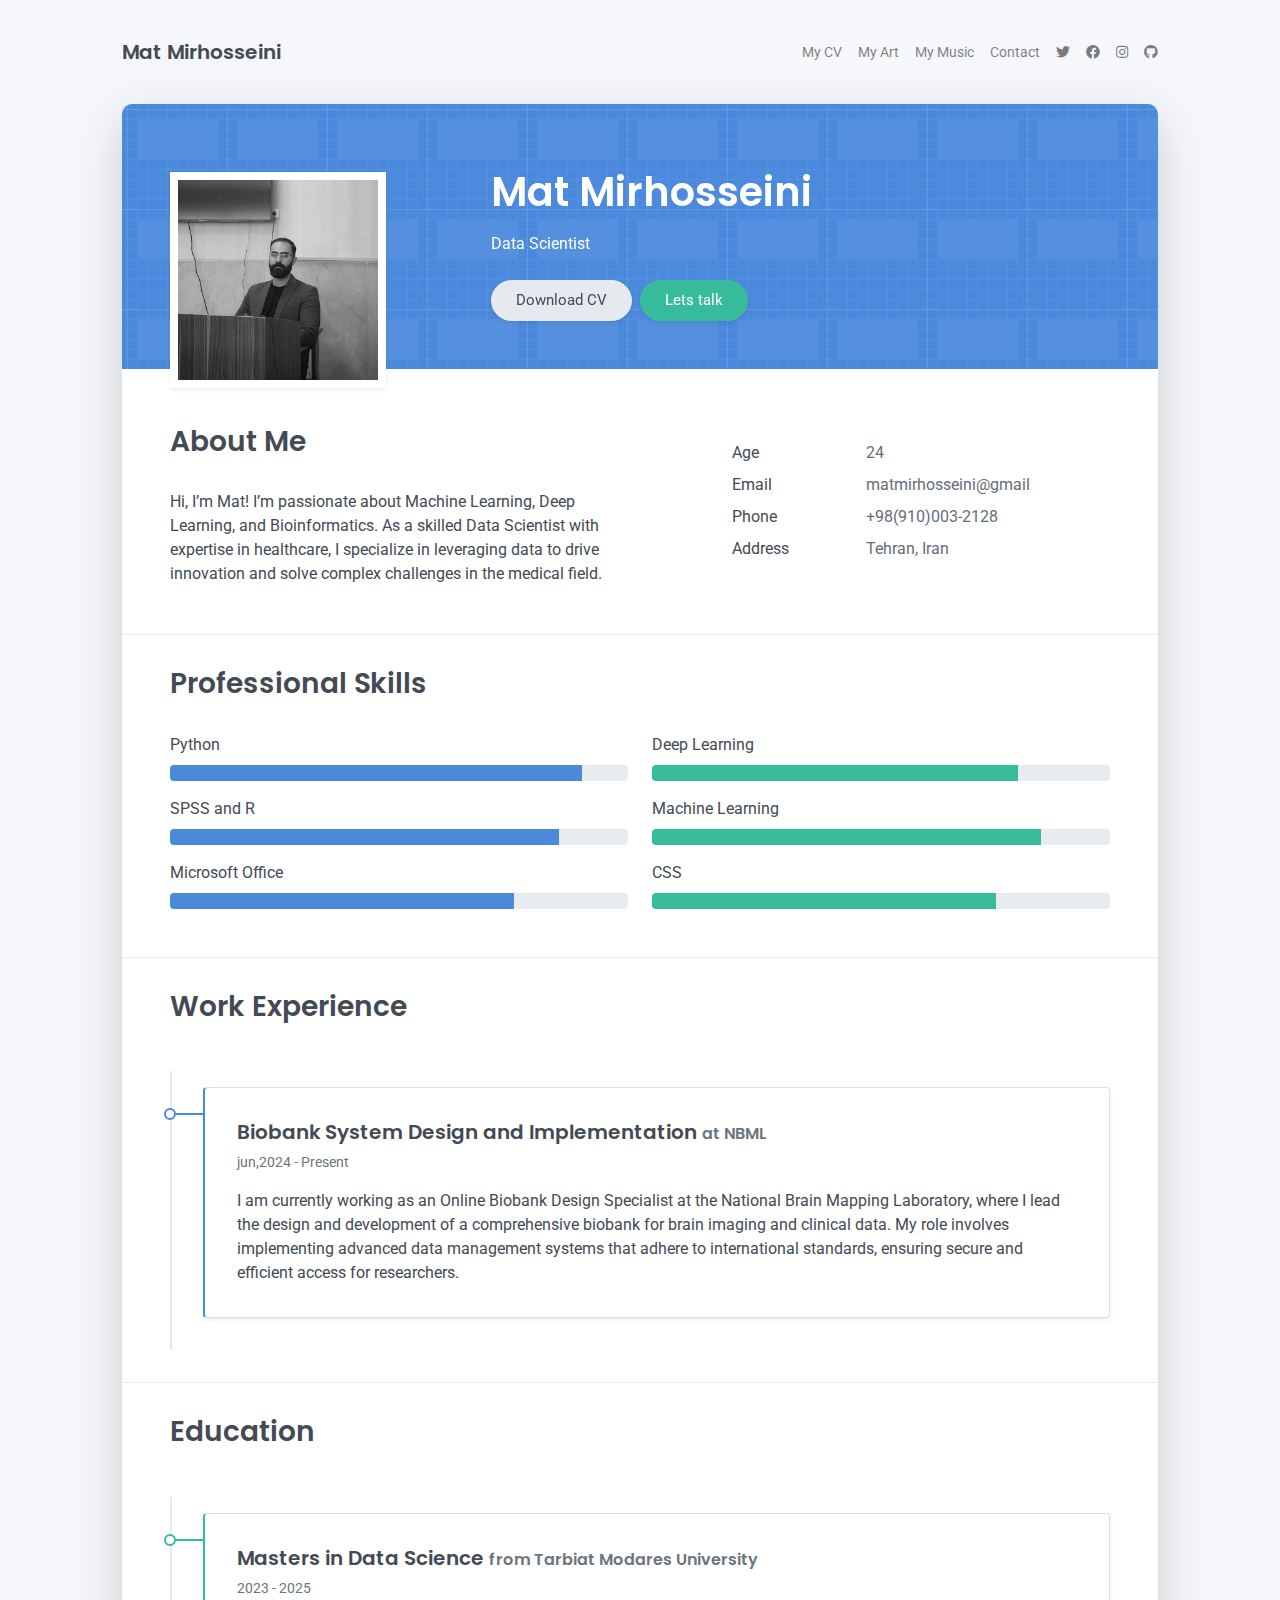
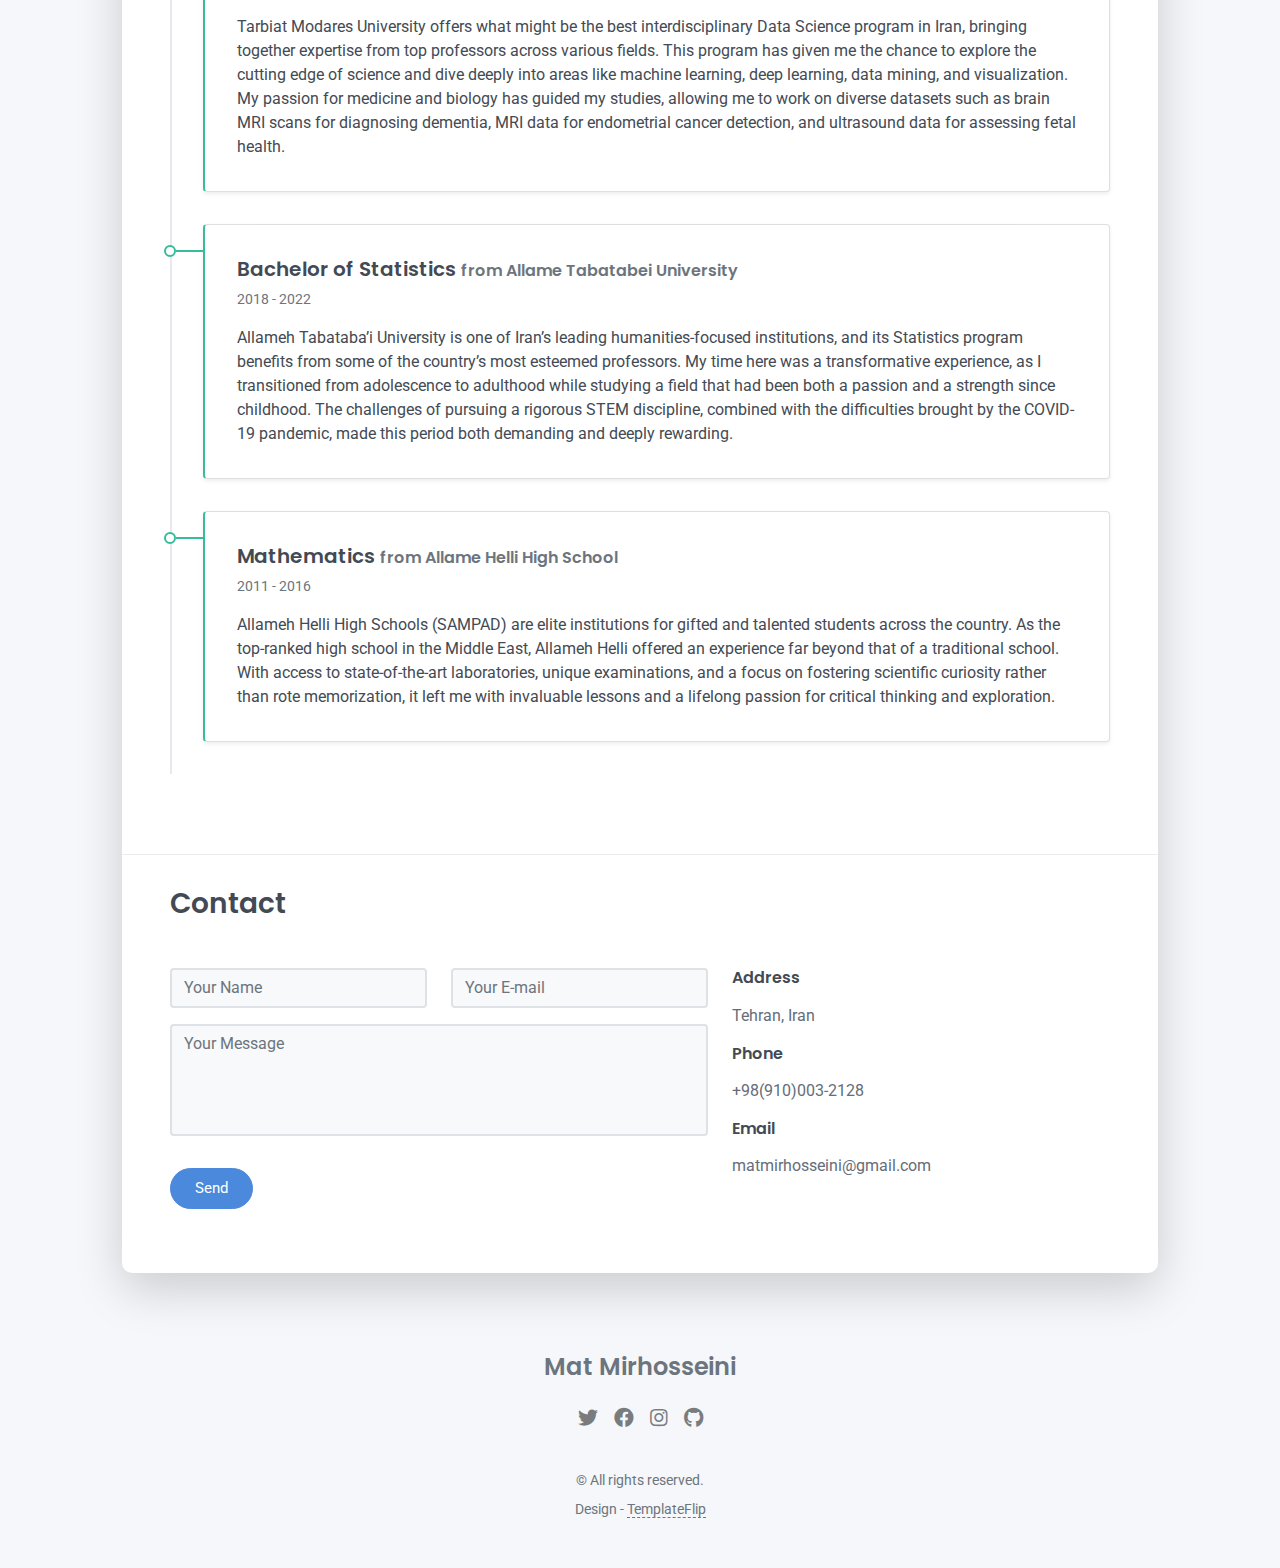
==== index.html @ 36425591 "Update index.html" ====
<!DOCTYPE html>
<html lang="en-US">
  <head>
    <meta charset="UTF-8">
    <meta http-equiv="X-UA-Compatible" content="IE=edge">
    <meta name="viewport" content="width=device-width, initial-scale=1">
    <title>Mat Mirhosseini</title>
    <link rel="preconnect" href="https://fonts.gstatic.com" crossorigin="crossorigin"/>
    <link rel="preload" as="style" href="https://fonts.googleapis.com/css2?family=Poppins:wght@600&amp;family=Roboto:wght@300;400;500;700&amp;display=swap"/>
    <link rel="stylesheet" href="https://fonts.googleapis.com/css2?family=Poppins:wght@600&amp;family=Roboto:wght@300;400;500;700&amp;display=swap" media="print" onload="this.media='all'"/>
    <noscript>
      <link rel="stylesheet" href="https://fonts.googleapis.com/css2?family=Poppins:wght@600&amp;family=Roboto:wght@300;400;500;700&amp;display=swap"/>
    </noscript>
    <link href="css/font-awesome/css/all.min.css?ver=1.2.0" rel="stylesheet">
    <link href="css/bootstrap.min.css?ver=1.2.0" rel="stylesheet">
    <link href="css/aos.css?ver=1.2.0" rel="stylesheet">
    <link href="css/main.css?ver=1.2.0" rel="stylesheet">
    <style>
      /* Smaller text for Home and New Page buttons */
      header .nav-link {
        font-size: 14px; /* Adjust this value to make the text smaller */
      }
      /* Custom margin for the Photo Gallery title (if applicable) */
      .gallery-section h3.section-header {
        margin-top: 60px; /* Add more space above the Photo Gallery title */
      }
      .section-subtext {
        text-align: center;
        font-size: 16px;
        color: #777;
        margin-bottom: 30px;
      }
    </style>
    <noscript>
      <style type="text/css">
        [data-aos] {
            opacity: 1 !important;
            transform: translate(0) scale(1) !important;
        }
      </style>
    </noscript>
  </head>
  <body id="top">
    <header class="d-print-none">
      <div class="container text-center text-lg-left">
        <div class="py-3 clearfix">
          <h1 class="site-title mb-0">Mat Mirhosseini</h1>
          <div class="site-nav">
            <nav role="navigation">
              <ul class="nav justify-content-center">
                <li class="nav-item"><a class="nav-link" href="index.html">My CV</a></li>
                <li class="nav-item"><a class="nav-link" href="index2.html">My Art</a></li>
                <li class="nav-item"><a class="nav-link" href="index3.html">My Music</a></li>
                <li class="nav-item"><a class="nav-link" href="contact4.html">Contact</a></li>
                <li class="nav-item"><a class="nav-link" href="https://twitter.com/matmirhosseini" title="Twitter"><i class="fab fa-twitter"></i><span class="menu-title sr-only">Twitter</span></a></li>
                <li class="nav-item"><a class="nav-link" href="https://www.facebook.com/profile.php?id=61568136706109" title="Facebook"><i class="fab fa-facebook"></i><span class="menu-title sr-only">Facebook</span></a></li>
                <li class="nav-item"><a class="nav-link" href="https://www.instagram.com/matmirhosseini" title="Instagram"><i class="fab fa-instagram"></i><span class="menu-title sr-only">Instagram</span></a></li>
                <li class="nav-item"><a class="nav-link" href="https://github.com/matmirhosseini" title="Github"><i class="fab fa-github"></i><span class="menu-title sr-only">Github</span></a></li>
              </ul>
            </nav>
          </div>
        </div>
      </div>
    </header>
    
    <div class="page-content">
      <div class="container">
<div class="cover shadow-lg bg-white">
  <div class="cover-bg p-3 p-lg-4 text-white">
    <div class="row">
      <div class="col-lg-4 col-md-5">
        <div class="avatar hover-effect bg-white shadow-sm p-1"><img src="images/avatar.jpg" width="200" height="200"/></div>
      </div>
      <div class="col-lg-8 col-md-7 text-center text-md-start">
        <h2 class="h1 mt-2" data-aos="fade-left" data-aos-delay="0">Mat Mirhosseini</h2>
        <p data-aos="fade-left" data-aos-delay="100">Data Scientist</p>
        <div class="d-print-none" data-aos="fade-left" data-aos-delay="200"><a class="btn btn-light text-dark shadow-sm mt-1 me-1" href="right-resume.pdf" target="_blank">Download CV</a><a class="btn btn-success shadow-sm mt-1" href="#contact">Lets talk</a></div>
      </div>
    </div>
  </div>
  <div class="about-section pt-4 px-3 px-lg-4 mt-1">
    <div class="row">
      <div class="col-md-6">
        <h2 class="h3 mb-3">About Me</h2>
        <p>Hi, I’m Mat!
I’m passionate about Machine Learning, Deep Learning, and Bioinformatics. As a skilled Data Scientist with expertise in healthcare, I specialize in leveraging data to drive innovation and solve complex challenges in the medical field.

</p>
      </div>
      <div class="col-md-5 offset-md-1">
        <div class="row mt-2">
          <div class="col-sm-4">
            <div class="pb-1">Age</div>
          </div>
          <div class="col-sm-8">
            <div class="pb-1 text-secondary">24</div>
          </div>
          <div class="col-sm-4">
            <div class="pb-1">Email</div>
          </div>
          <div class="col-sm-8">
            <div class="pb-1 text-secondary">matmirhosseini@gmail</div>
          </div>
          <div class="col-sm-4">
            <div class="pb-1">Phone</div>
          </div>
          <div class="col-sm-8">
            <div class="pb-1 text-secondary">+98(910)003-2128</div>
          </div>
          <div class="col-sm-4">
            <div class="pb-1">Address</div>
          </div>
          <div class="col-sm-8">
            <div class="pb-1 text-secondary">Tehran, Iran</div>
          </div>
        </div>
      </div>
    </div>
  </div>
  <hr class="d-print-none"/>
  <div class="skills-section px-3 px-lg-4">
    <h2 class="h3 mb-3">Professional Skills</h2>
    <div class="row">
      <div class="col-md-6">
        <div class="mb-2"><span>Python</span>
          <div class="progress my-1">
            <div class="progress-bar bg-primary" role="progressbar" data-aos="zoom-in-right" data-aos-delay="100" data-aos-anchor=".skills-section" style="width: 90%" aria-valuenow="90" aria-valuemin="0" aria-valuemax="100"></div>
          </div>
        </div>
        <div class="mb-2"><span>SPSS and R</span>
          <div class="progress my-1">
            <div class="progress-bar bg-primary" role="progressbar" data-aos="zoom-in-right" data-aos-delay="200" data-aos-anchor=".skills-section" style="width: 85%" aria-valuenow="85" aria-valuemin="0" aria-valuemax="100"></div>
          </div>
        </div>
        <div class="mb-2"><span>Microsoft Office</span>
          <div class="progress my-1">
            <div class="progress-bar bg-primary" role="progressbar" data-aos="zoom-in-right" data-aos-delay="300" data-aos-anchor=".skills-section" style="width: 75%" aria-valuenow="75" aria-valuemin="0" aria-valuemax="100"></div>
          </div>
        </div>
      </div>
      <div class="col-md-6">
        <div class="mb-2"><span>Deep Learning</span>
          <div class="progress my-1">
            <div class="progress-bar bg-success" role="progressbar" data-aos="zoom-in-right" data-aos-delay="400" data-aos-anchor=".skills-section" style="width: 80%" aria-valuenow="90" aria-valuemin="0" aria-valuemax="100"></div>
          </div>
        </div>
        <div class="mb-2"><span>Machine Learning</span>
          <div class="progress my-1">
            <div class="progress-bar bg-success" role="progressbar" data-aos="zoom-in-right" data-aos-delay="500" data-aos-anchor=".skills-section" style="width: 85%" aria-valuenow="85" aria-valuemin="0" aria-valuemax="100"></div>
          </div>
        </div>
        <div class="mb-2"><span>CSS</span>
          <div class="progress my-1">
            <div class="progress-bar bg-success" role="progressbar" data-aos="zoom-in-right" data-aos-delay="600" data-aos-anchor=".skills-section" style="width: 75%" aria-valuenow="75" aria-valuemin="0" aria-valuemax="100"></div>
          </div>
        </div>
      </div>
    </div>
  </div>
  <hr class="d-print-none"/>
  <div class="work-experience-section px-3 px-lg-4">
    <h2 class="h3 mb-4">Work Experience</h2>
    <div class="timeline">
      <div class="timeline-card timeline-card-primary card shadow-sm">
        <div class="card-body">
          <div class="h5 mb-1">Biobank System Design and Implementation <span class="text-muted h6">at NBML</span></div>
          <div class="text-muted text-small mb-2">jun,2024 - Present</div>
          <div>I am currently working as an Online Biobank Design Specialist at the National Brain Mapping Laboratory, where I lead the design and development of a comprehensive biobank for brain imaging and clinical data. My role involves implementing advanced data management systems that adhere to international standards, ensuring secure and efficient access for researchers.</div>
        </div>
      </div
      </div>
    </div>
  </div>
  <hr class="d-print-none"/>
  <div class="page-break"></div>
  <div class="education-section px-3 px-lg-4 pb-4">
    <h2 class="h3 mb-4">Education</h2>
    <div class="timeline">
      <div class="timeline-card timeline-card-success card shadow-sm">
        <div class="card-body">
          <div class="h5 mb-1">Masters in Data Science <span class="text-muted h6">from Tarbiat Modares University</span></div>
          <div class="text-muted text-small mb-2">2023 - 2025</div>
          <div>Tarbiat Modares University offers what might be the best interdisciplinary Data Science program in Iran, bringing together expertise from top professors across various fields. This program has given me the chance to explore the cutting edge of science and dive deeply into areas like machine learning, deep learning, data mining, and visualization. My passion for medicine and biology has guided my studies, allowing me to work on diverse datasets such as brain MRI scans for diagnosing dementia, MRI data for endometrial cancer detection, and ultrasound data for assessing fetal health.</div>
        </div>
      </div>
      <div class="timeline-card timeline-card-success card shadow-sm">
        <div class="card-body">
          <div class="h5 mb-1">Bachelor of Statistics <span class="text-muted h6">from Allame Tabatabei University</span></div>
          <div class="text-muted text-small mb-2">2018 - 2022</div>
          <div>Allameh Tabataba’i University is one of Iran’s leading humanities-focused institutions, and its Statistics program benefits from some of the country’s most esteemed professors. My time here was a transformative experience, as I transitioned from adolescence to adulthood while studying a field that had been both a passion and a strength since childhood. The challenges of pursuing a rigorous STEM discipline, combined with the difficulties brought by the COVID-19 pandemic, made this period both demanding and deeply rewarding.</div>
        </div>
      </div>
      <div class="timeline-card timeline-card-success card shadow-sm">
        <div class="card-body">
          <div class="h5 mb-1">Mathematics <span class="text-muted h6">from Allame Helli High School</span></div>
          <div class="text-muted text-small mb-2">2011 - 2016</div>
          <div>Allameh Helli High Schools (SAMPAD) are elite institutions for gifted and talented students across the country. As the top-ranked high school in the Middle East, Allameh Helli offered an experience far beyond that of a traditional school. With access to state-of-the-art laboratories, unique examinations, and a focus on fostering scientific curiosity rather than rote memorization, it left me with invaluable lessons and a lifelong passion for critical thinking and exploration.</div>
        </div>
      </div>
    </div>
  </div>
        
  <hr class="d-print-none"/>
        
  <div class="contant-section px-3 px-lg-4 pb-4" id="contact">
    <h2 class="h3 text mb-3">Contact</h2>
    <div class="row">
      <div class="col-md-7 d-print-none">
        <div class="my-2"><form action="https://formspree.io/f/xjkvrkpl"
    method="POST">
  <div class="row">
    <div class="col-6">
      <input class="form-control" type="text" id="name" name="name" placeholder="Your Name" required>
    </div>
    <div class="col-6">
      <input class="form-control" type="email" id="email" name="_replyto" placeholder="Your E-mail" required>
    </div>
  </div>
  <div class="form-group my-2">
    <textarea class="form-control" style="resize: none;" id="message" name="message" rows="4"  placeholder="Your Message" required></textarea>
  </div>
  <button class="btn btn-primary mt-2" type="submit">Send</button>
</form>
        </div>
      </div>
      <div class="col">
        <div class="mt-2">
          <h3 class="h6">Address</h3>
          <div class="pb-2 text-secondary">Tehran, Iran</div>
          <h3 class="h6">Phone</h3>
          <div class="pb-2 text-secondary">+98(910)003-2128</div>
          <h3 class="h6">Email</h3>
          <div class="pb-2 text-secondary">matmirhosseini@gmail.com</div>
        </div>
      </div>
      <div class="col d-none d-print-block">
        <div class="mt-2">
          <div>
            <div class="mb-2">
              <div class="text-dark"><i class="fab fa-twitter mr-1"></i><span>https://twitter.com/matmirhosseini</span>
              </div>
            </div>
            <div class="mb-2">
              <div class="text-dark"><i class="fab fa-facebook mr-1"></i><span>https://www.facebook.com/profile.php?id=61568136706109</span>
              </div>
            </div>
            <div class="mb-2">
              <div class="text-dark"><i class="fab fa-instagram mr-1"></i><span>https://www.instagram.com/matmirhosseini</span>
              </div>
            </div>
            <div class="mb-2">
              <div class="text-dark"><i class="fab fa-github mr-1"></i><span>https://github.com/matmirhosseini</span>
              </div>
            </div>
          </div>
        </div>
      </div>
    </div>
  </div>
</div></div>
    </div>
    <footer class="pt-4 pb-4 text-muted text-center d-print-none">
      <div class="container">
        <div class="my-3">
          <div class="h4">Mat Mirhosseini</div>
          <div class="footer-nav">
            <nav role="navigation">
              <ul class="nav justify-content-center">
                <li class="nav-item"><a class="nav-link" href="https://twitter.com/matmirhosseini" title="Twitter"><i class="fab fa-twitter"></i><span class="menu-title sr-only">Twitter</span></a>
                </li>
                <li class="nav-item"><a class="nav-link" href="https://www.facebook.com/profile.php?id=61568136706109" title="Facebook"><i class="fab fa-facebook"></i><span class="menu-title sr-only">Facebook</span></a>
                </li>
                <li class="nav-item"><a class="nav-link" href="https://www.instagram.com/matmirhosseini" title="Instagram"><i class="fab fa-instagram"></i><span class="menu-title sr-only">Instagram</span></a>
                </li>
                <li class="nav-item"><a class="nav-link" href="https://github.com/matmirhosseini" title="Github"><i class="fab fa-github"></i><span class="menu-title sr-only">Github</span></a>
                </li>
              </ul>
            </nav>
          </div>
        </div>
        <div class="text-small">
          <div class="mb-1">&copy; All rights reserved.</div>
          <div>Design - <a href="https://templateflip.com/" target="_blank">TemplateFlip</a></div>
        </div>
      </div>
    </footer>
    <script src="scripts/bootstrap.bundle.min.js?ver=1.2.0"></script>
    <script src="scripts/aos.js?ver=1.2.0"></script>
    <script src="scripts/main.js?ver=1.2.0"></script>
  </body>
</html>
---- css/main.css ----
/* Buttons */
/* Inputs */
/* Timeline custom component */
.timeline {
  border-left: 2px solid #E6E9ED;
  padding: 1rem 0; }

.timeline-card {
  position: relative;
  margin-left: 31px;
  border-left: 2px solid;
  margin-bottom: 2rem; }

.timeline-card:last-child {
  margin-bottom: 1rem; }

.timeline-card:before {
  content: '';
  display: inline-block;
  position: absolute;
  background-color: #fff;
  border-radius: 10px;
  width: 12px;
  height: 12px;
  top: 20px;
  left: -41px;
  border: 2px solid;
  z-index: 2; }

.timeline-card:after {
  content: '';
  display: inline-block;
  position: absolute;
  background-color: currentColor;
  width: 29px;
  height: 2px;
  top: 25px;
  left: -29px;
  z-index: 1; }

.timeline-card-primary {
  border-left-color: #4A89DC; }

.timeline-card-primary:before {
  border-color: #4A89DC; }

.timeline-card-primary:after {
  background-color: #4A89DC; }

.timeline-card-success {
  border-left-color: #37BC9B; }

.timeline-card-success:before {
  border-color: #37BC9B; }

.timeline-card-success:after {
  background-color: #37BC9B; }

html {
  scroll-behavior: smooth; }

.site-title {
  font-size: 1.25rem;
  line-height: 2.5rem; }

.nav-link {
  padding: 0;
  font-size: 1.25rem;
  line-height: 2.5rem;
  color: rgba(0, 0, 0, 0.5); }

.nav-link:hover,
.nav-link:focus,
.active .nav-link {
  color: rgba(0, 0, 0, 0.8); }

.nav-item + .nav-item {
  margin-left: 1rem; }

.cover {
  border-radius: 10px; }

.cover-bg {
  background-color: #4A89DC;
  background-image: url("data:image/svg+xml,%3Csvg xmlns='http://www.w3.org/2000/svg' width='100' height='100' viewBox='0 0 100 100'%3E%3Cg fill-rule='evenodd'%3E%3Cg fill='%23ffffff' fill-opacity='0.12'%3E%3Cpath opacity='.5' d='M96 [base64] 0v-9h-9v9h9zm-10 0v-9h-9v9h9zm-10 0v-9h-9v9h9zm-10 0v-9h-9v9h9zm-10 0v-9h-9v9h9zm-10 0v-9h-9v9h9zm-10 0v-9h-9v9h9zm-10 0v-9h-9v9h9zm-9-10h9v-9h-9v9zm10 0h9v-9h-9v9zm10 0h9v-9h-9v9zm10 0h9v-9h-9v9zm10 0h9v-9h-9v9zm10 0h9v-9h-9v9zm10 0h9v-9h-9v9zm10 0h9v-9h-9v9zm9-10v-9h-9v9h9zm-10 0v-9h-9v9h9zm-10 0v-9h-9v9h9zm-10 0v-9h-9v9h9zm-10 0v-9h-9v9h9zm-10 0v-9h-9v9h9zm-10 0v-9h-9v9h9zm-10 0v-9h-9v9h9zm-9-10h9v-9h-9v9zm10 0h9v-9h-9v9zm10 0h9v-9h-9v9zm10 0h9v-9h-9v9zm10 0h9v-9h-9v9zm10 0h9v-9h-9v9zm10 0h9v-9h-9v9zm10 0h9v-9h-9v9z'/%3E%3Cpath d='M6 5V0H5v5H0v1h5v94h1V6h94V5H6z'/%3E%3C/g%3E%3C/g%3E%3C/svg%3E");
  border-radius: 10px 10px 0 0; }

.avatar {
  max-width: 216px;
  max-height: 216px;
  margin-top: 20px;
  text-align: center;
  margin-left: auto;
  margin-right: auto; }

.avatar img {
  /* Safari 6.0 - 9.0 */
  filter: grayscale(100%); }

footer a:not(.nav-link) {
  color: inherit;
  border-bottom: 1px dashed;
  text-decoration: none;
  cursor: pointer; }

/* Custom CSS for controlling the carousel images' size */
.carousel-inner img {
  max-height: 300px;  /* Adjust height to make images smaller */
  object-fit: cover;  /* Ensure images cover the space without distortion */
}

@media (min-width: 48em) {
  .site-title {
    float: left; }
  .site-nav {
    float: right; }
  .avatar {
    margin-bottom: -80px;
    margin-left: 0; } }

@media print {
  body {
    background-color: #fff; }
  .container {
    width: auto;
    max-width: 100%;
    padding: 0; }
  .cover, .cover-bg {
    border-radius: 0; }
  .cover.shadow-lg {
    box-shadow: none !important; }
  .cover-bg {
    padding: 5rem !important;
    padding-bottom: 10px !important; }
  .avatar {
    margin-top: -10px; }
  .about-section {
    padding: 6.5rem 5rem 2rem !important; }
  .skills-section,
  .work-experience-section,
  .education-section,
  .contant-section {
    padding: 1.5rem 5rem 2rem !important; }
  .page-break {
    padding-top: 5rem;
    page-break-before: always; } }
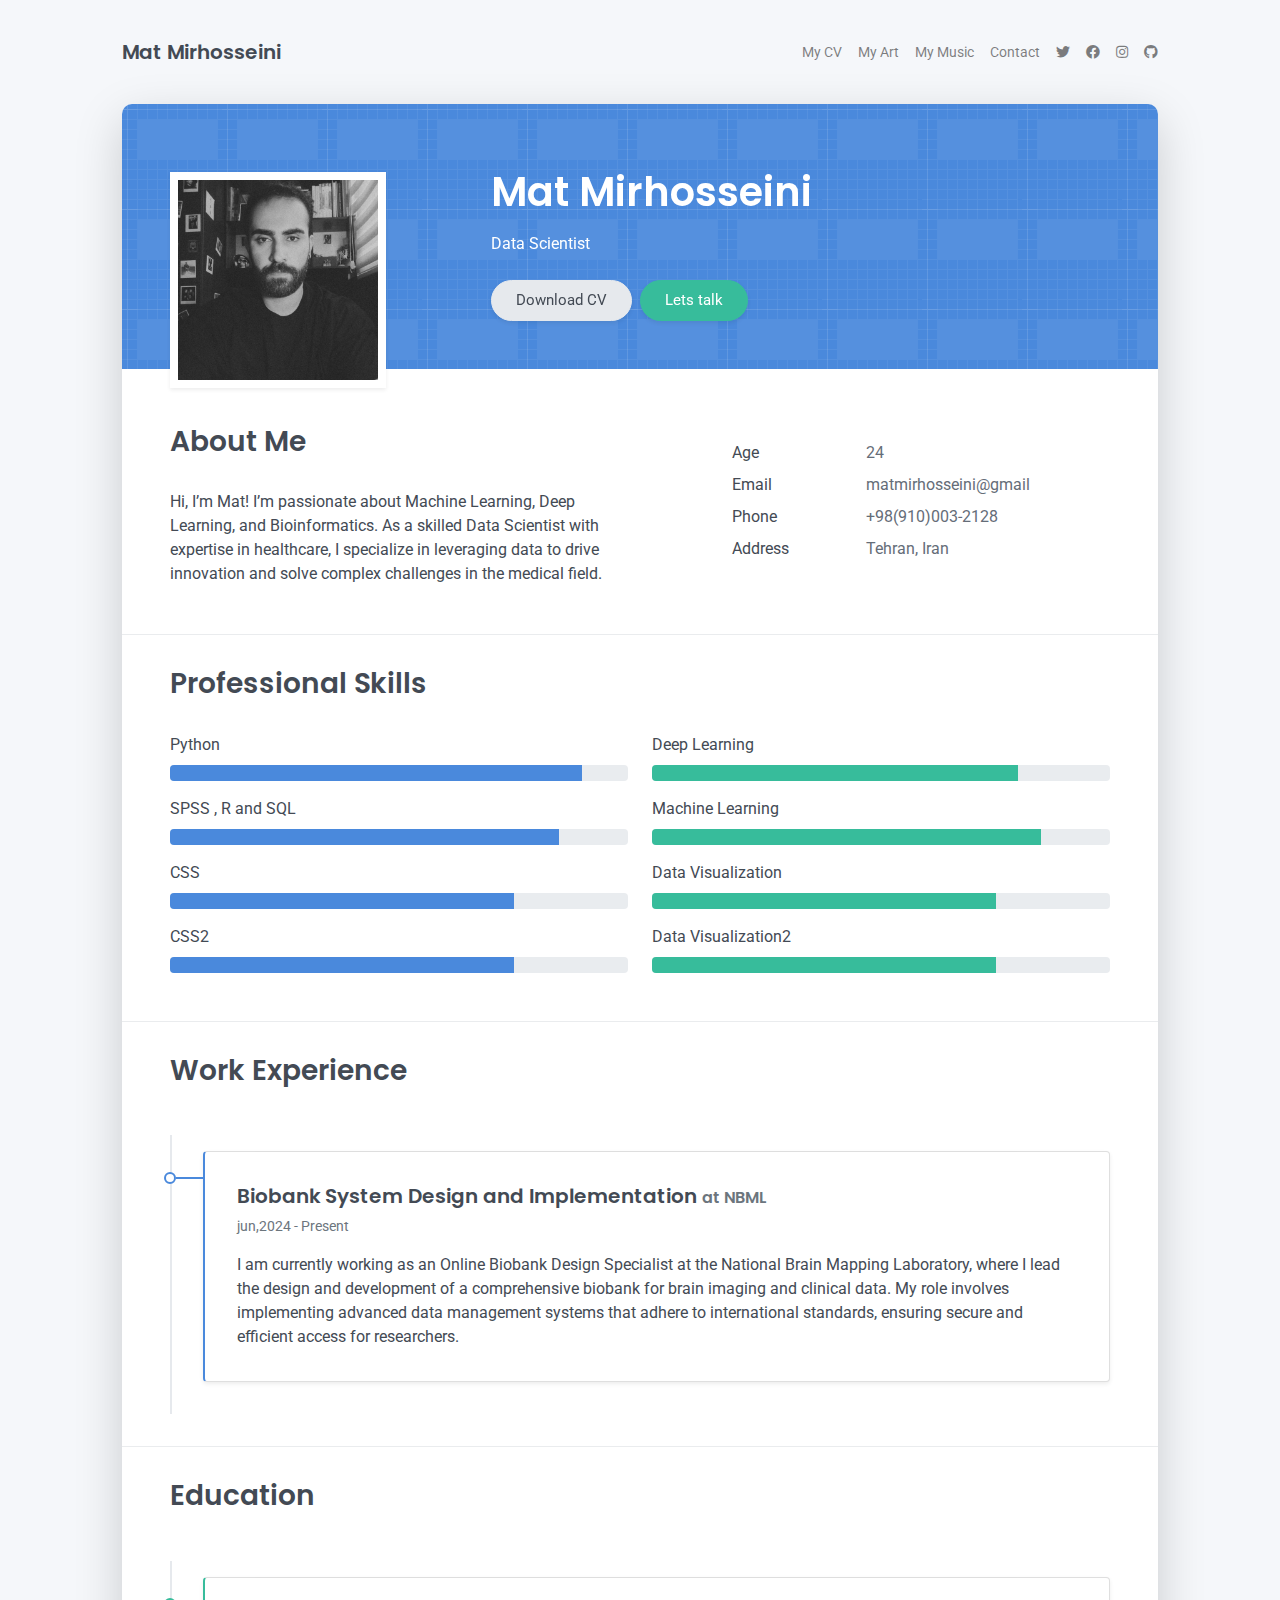
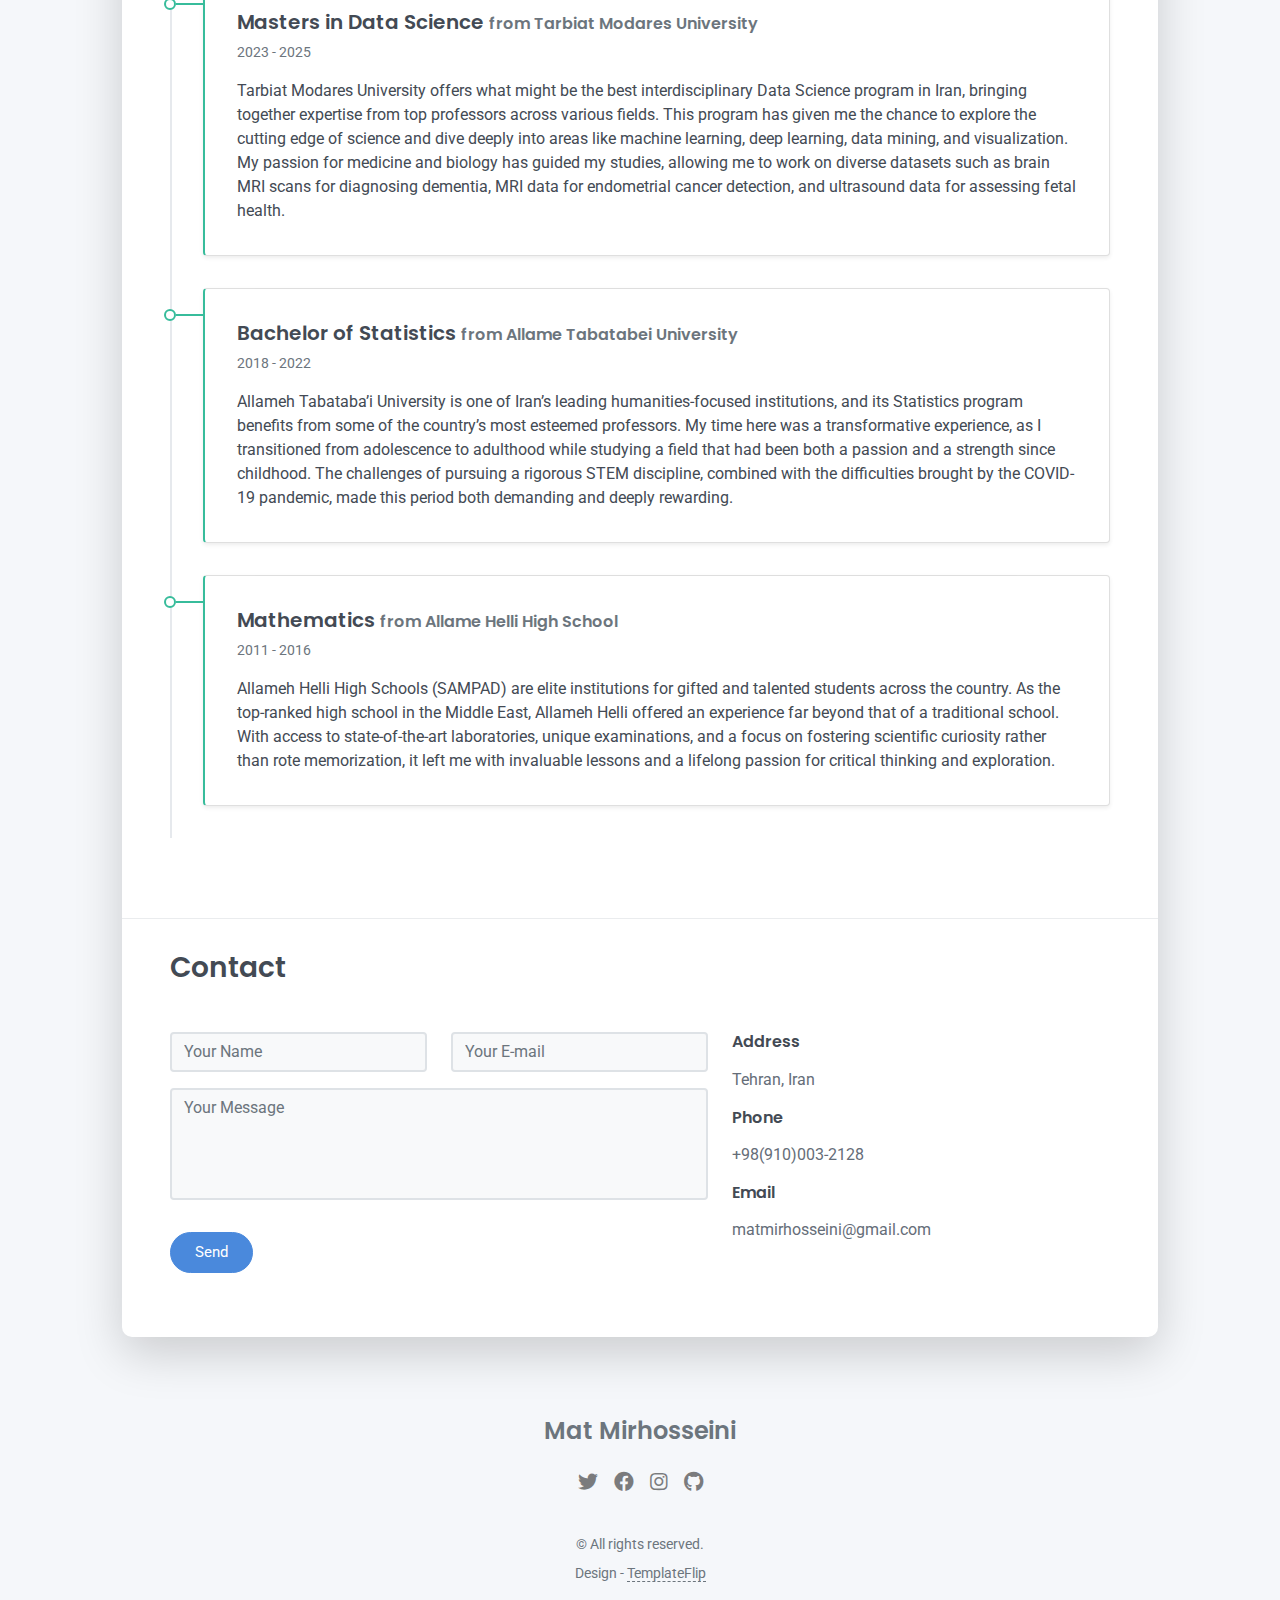
==== commit bf197a9a: "Update index.html" ====
--- a/index.html
+++ b/index.html
@@ -49,9 +49,9 @@
             <nav role="navigation">
               <ul class="nav justify-content-center">
                 <li class="nav-item"><a class="nav-link" href="index.html">My CV</a></li>
-                <li class="nav-item"><a class="nav-link" href="index2.html">My Art</a></li>
-                <li class="nav-item"><a class="nav-link" href="index3.html">My Music</a></li>
-                <li class="nav-item"><a class="nav-link" href="contact4.html">Contact</a></li>
+                <li class="nav-item"><a class="nav-link" href="MyArt.html">My Art</a></li>
+                <li class="nav-item"><a class="nav-link" href="MyMusic.html">My Music</a></li>
+                <li class="nav-item"><a class="nav-link" href="Contact.html">Contact</a></li>
                 <li class="nav-item"><a class="nav-link" href="https://twitter.com/matmirhosseini" title="Twitter"><i class="fab fa-twitter"></i><span class="menu-title sr-only">Twitter</span></a></li>
                 <li class="nav-item"><a class="nav-link" href="https://www.facebook.com/profile.php?id=61568136706109" title="Facebook"><i class="fab fa-facebook"></i><span class="menu-title sr-only">Facebook</span></a></li>
                 <li class="nav-item"><a class="nav-link" href="https://www.instagram.com/matmirhosseini" title="Instagram"><i class="fab fa-instagram"></i><span class="menu-title sr-only">Instagram</span></a></li>
@@ -127,12 +127,17 @@
             <div class="progress-bar bg-primary" role="progressbar" data-aos="zoom-in-right" data-aos-delay="100" data-aos-anchor=".skills-section" style="width: 90%" aria-valuenow="90" aria-valuemin="0" aria-valuemax="100"></div>
           </div>
         </div>
-        <div class="mb-2"><span>SPSS and R</span>
+        <div class="mb-2"><span>SPSS , R and SQL</span>
           <div class="progress my-1">
             <div class="progress-bar bg-primary" role="progressbar" data-aos="zoom-in-right" data-aos-delay="200" data-aos-anchor=".skills-section" style="width: 85%" aria-valuenow="85" aria-valuemin="0" aria-valuemax="100"></div>
           </div>
         </div>
-        <div class="mb-2"><span>Microsoft Office</span>
+        <div class="mb-2"><span>CSS</span>
+          <div class="progress my-1">
+            <div class="progress-bar bg-primary" role="progressbar" data-aos="zoom-in-right" data-aos-delay="300" data-aos-anchor=".skills-section" style="width: 75%" aria-valuenow="75" aria-valuemin="0" aria-valuemax="100"></div>
+          </div>
+        </div>
+        <div class="mb-2"><span>CSS2</span>
           <div class="progress my-1">
             <div class="progress-bar bg-primary" role="progressbar" data-aos="zoom-in-right" data-aos-delay="300" data-aos-anchor=".skills-section" style="width: 75%" aria-valuenow="75" aria-valuemin="0" aria-valuemax="100"></div>
           </div>
@@ -149,7 +154,12 @@
             <div class="progress-bar bg-success" role="progressbar" data-aos="zoom-in-right" data-aos-delay="500" data-aos-anchor=".skills-section" style="width: 85%" aria-valuenow="85" aria-valuemin="0" aria-valuemax="100"></div>
           </div>
         </div>
-        <div class="mb-2"><span>CSS</span>
+        <div class="mb-2"><span>Data Visualization</span>
+          <div class="progress my-1">
+            <div class="progress-bar bg-success" role="progressbar" data-aos="zoom-in-right" data-aos-delay="600" data-aos-anchor=".skills-section" style="width: 75%" aria-valuenow="75" aria-valuemin="0" aria-valuemax="100"></div>
+          </div>
+        </div>
+        <div class="mb-2"><span>Data Visualization2</span>
           <div class="progress my-1">
             <div class="progress-bar bg-success" role="progressbar" data-aos="zoom-in-right" data-aos-delay="600" data-aos-anchor=".skills-section" style="width: 75%" aria-valuenow="75" aria-valuemin="0" aria-valuemax="100"></div>
           </div>
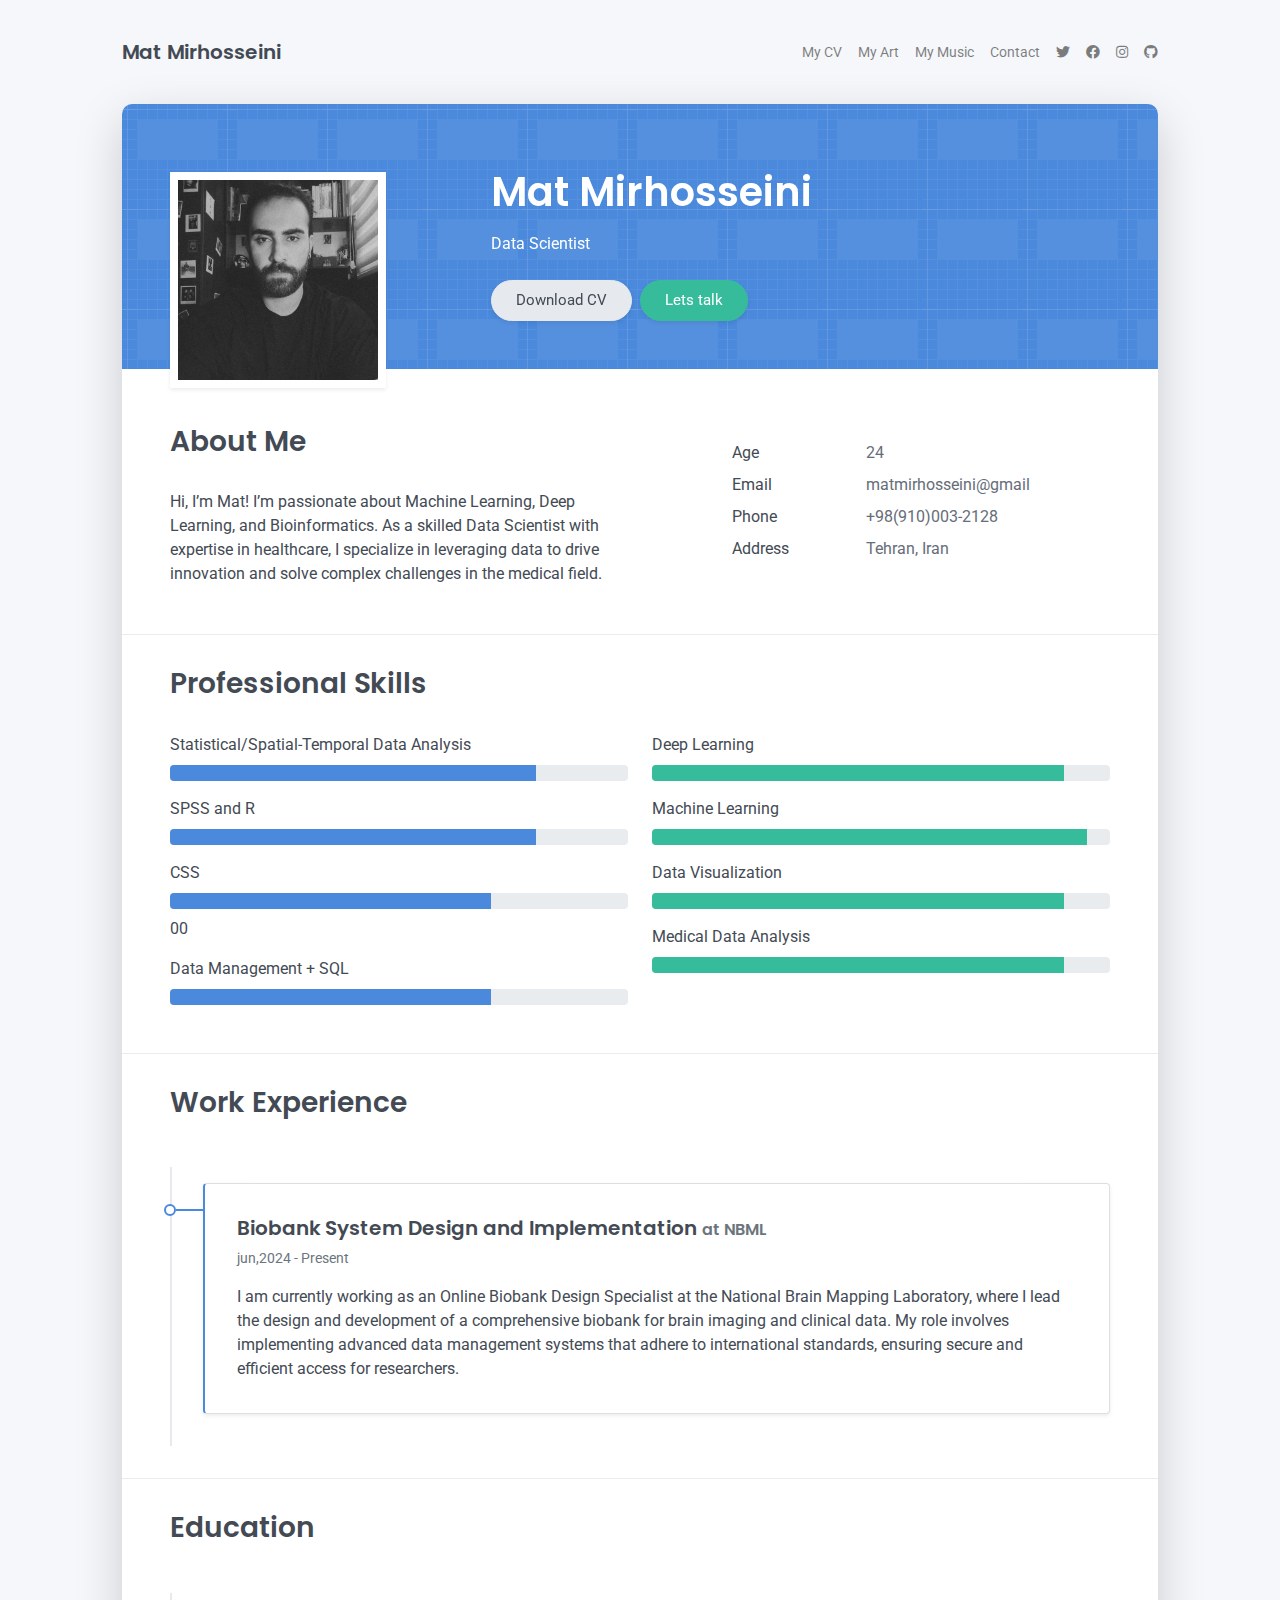
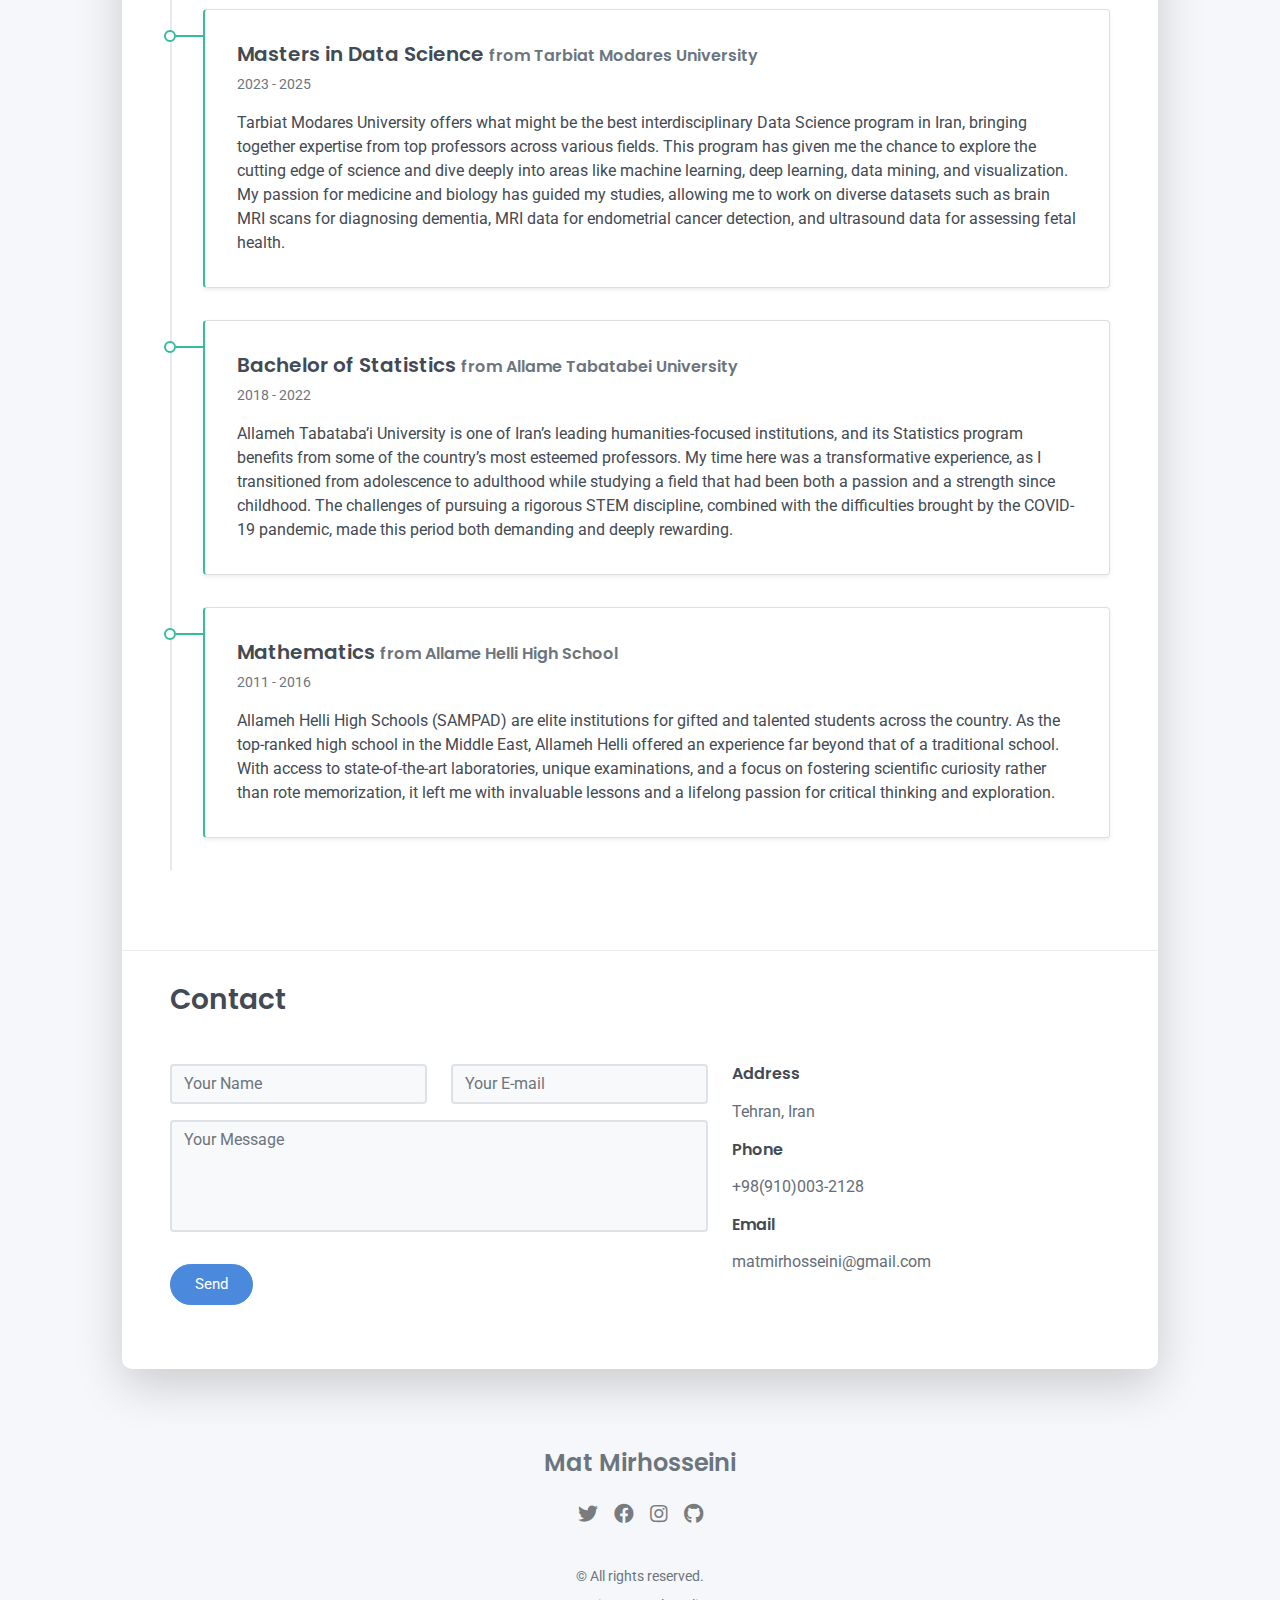
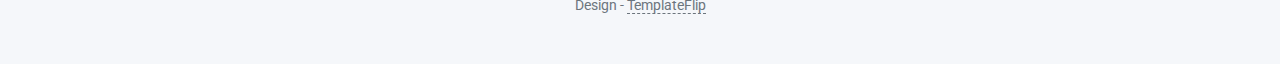
==== commit 8e049440: "Update index.html" ====
--- a/index.html
+++ b/index.html
@@ -122,46 +122,46 @@
     <h2 class="h3 mb-3">Professional Skills</h2>
     <div class="row">
       <div class="col-md-6">
-        <div class="mb-2"><span>Python</span>
-          <div class="progress my-1">
-            <div class="progress-bar bg-primary" role="progressbar" data-aos="zoom-in-right" data-aos-delay="100" data-aos-anchor=".skills-section" style="width: 90%" aria-valuenow="90" aria-valuemin="0" aria-valuemax="100"></div>
-          </div>
-        </div>
-        <div class="mb-2"><span>SPSS , R and SQL</span>
-          <div class="progress my-1">
-            <div class="progress-bar bg-primary" role="progressbar" data-aos="zoom-in-right" data-aos-delay="200" data-aos-anchor=".skills-section" style="width: 85%" aria-valuenow="85" aria-valuemin="0" aria-valuemax="100"></div>
+        <div class="mb-2"><span>Statistical/Spatial-Temporal Data Analysis</span>
+          <div class="progress my-1">
+            <div class="progress-bar bg-primary" role="progressbar" data-aos="zoom-in-right" data-aos-delay="100" data-aos-anchor=".skills-section" style="width: 80%" aria-valuenow="80" aria-valuemin="0" aria-valuemax="100"></div>
+          </div>
+        </div>
+        <div class="mb-2"><span>SPSS and R</span>
+          <div class="progress my-1">
+            <div class="progress-bar bg-primary" role="progressbar" data-aos="zoom-in-right" data-aos-delay="200" data-aos-anchor=".skills-section" style="width: 80%" aria-valuenow="80" aria-valuemin="0" aria-valuemax="100"></div>
           </div>
         </div>
         <div class="mb-2"><span>CSS</span>
           <div class="progress my-1">
-            <div class="progress-bar bg-primary" role="progressbar" data-aos="zoom-in-right" data-aos-delay="300" data-aos-anchor=".skills-section" style="width: 75%" aria-valuenow="75" aria-valuemin="0" aria-valuemax="100"></div>
-          </div>
-        </div>
-        <div class="mb-2"><span>CSS2</span>
-          <div class="progress my-1">
-            <div class="progress-bar bg-primary" role="progressbar" data-aos="zoom-in-right" data-aos-delay="300" data-aos-anchor=".skills-section" style="width: 75%" aria-valuenow="75" aria-valuemin="0" aria-valuemax="100"></div>
+            <div class="progress-bar bg-primary" role="progressbar" data-aos="zoom-in-right" data-aos-delay="300" data-aos-anchor=".skills-section" style="width: 70%" aria-valuenow="70" aria-valuemin="0" aria-valuemax="100"></div>
+          </div>00
+        </div>
+        <div class="mb-2"><span>Data Management + SQL</span>
+          <div class="progress my-1">
+            <div class="progress-bar bg-primary" role="progressbar" data-aos="zoom-in-right" data-aos-delay="400" data-aos-anchor=".skills-section" style="width: 70%" aria-valuenow="70" aria-valuemin="0" aria-valuemax="100"></div>
           </div>
         </div>
       </div>
       <div class="col-md-6">
         <div class="mb-2"><span>Deep Learning</span>
           <div class="progress my-1">
-            <div class="progress-bar bg-success" role="progressbar" data-aos="zoom-in-right" data-aos-delay="400" data-aos-anchor=".skills-section" style="width: 80%" aria-valuenow="90" aria-valuemin="0" aria-valuemax="100"></div>
+            <div class="progress-bar bg-success" role="progressbar" data-aos="zoom-in-right" data-aos-delay="500" data-aos-anchor=".skills-section" style="width: 90%" aria-valuenow="90" aria-valuemin="0" aria-valuemax="100"></div>
           </div>
         </div>
         <div class="mb-2"><span>Machine Learning</span>
           <div class="progress my-1">
-            <div class="progress-bar bg-success" role="progressbar" data-aos="zoom-in-right" data-aos-delay="500" data-aos-anchor=".skills-section" style="width: 85%" aria-valuenow="85" aria-valuemin="0" aria-valuemax="100"></div>
+            <div class="progress-bar bg-success" role="progressbar" data-aos="zoom-in-right" data-aos-delay="600" data-aos-anchor=".skills-section" style="width: 95%" aria-valuenow="95" aria-valuemin="0" aria-valuemax="100"></div>
           </div>
         </div>
         <div class="mb-2"><span>Data Visualization</span>
           <div class="progress my-1">
-            <div class="progress-bar bg-success" role="progressbar" data-aos="zoom-in-right" data-aos-delay="600" data-aos-anchor=".skills-section" style="width: 75%" aria-valuenow="75" aria-valuemin="0" aria-valuemax="100"></div>
-          </div>
-        </div>
-        <div class="mb-2"><span>Data Visualization2</span>
-          <div class="progress my-1">
-            <div class="progress-bar bg-success" role="progressbar" data-aos="zoom-in-right" data-aos-delay="600" data-aos-anchor=".skills-section" style="width: 75%" aria-valuenow="75" aria-valuemin="0" aria-valuemax="100"></div>
+            <div class="progress-bar bg-success" role="progressbar" data-aos="zoom-in-right" data-aos-delay="700" data-aos-anchor=".skills-section" style="width: 90%" aria-valuenow="90" aria-valuemin="0" aria-valuemax="100"></div>
+          </div>
+        </div>
+        <div class="mb-2"><span>Medical Data Analysis</span>
+          <div class="progress my-1">
+            <div class="progress-bar bg-success" role="progressbar" data-aos="zoom-in-right" data-aos-delay="800" data-aos-anchor=".skills-section" style="width: 90%" aria-valuenow="90" aria-valuemin="0" aria-valuemax="100"></div>
           </div>
         </div>
       </div>
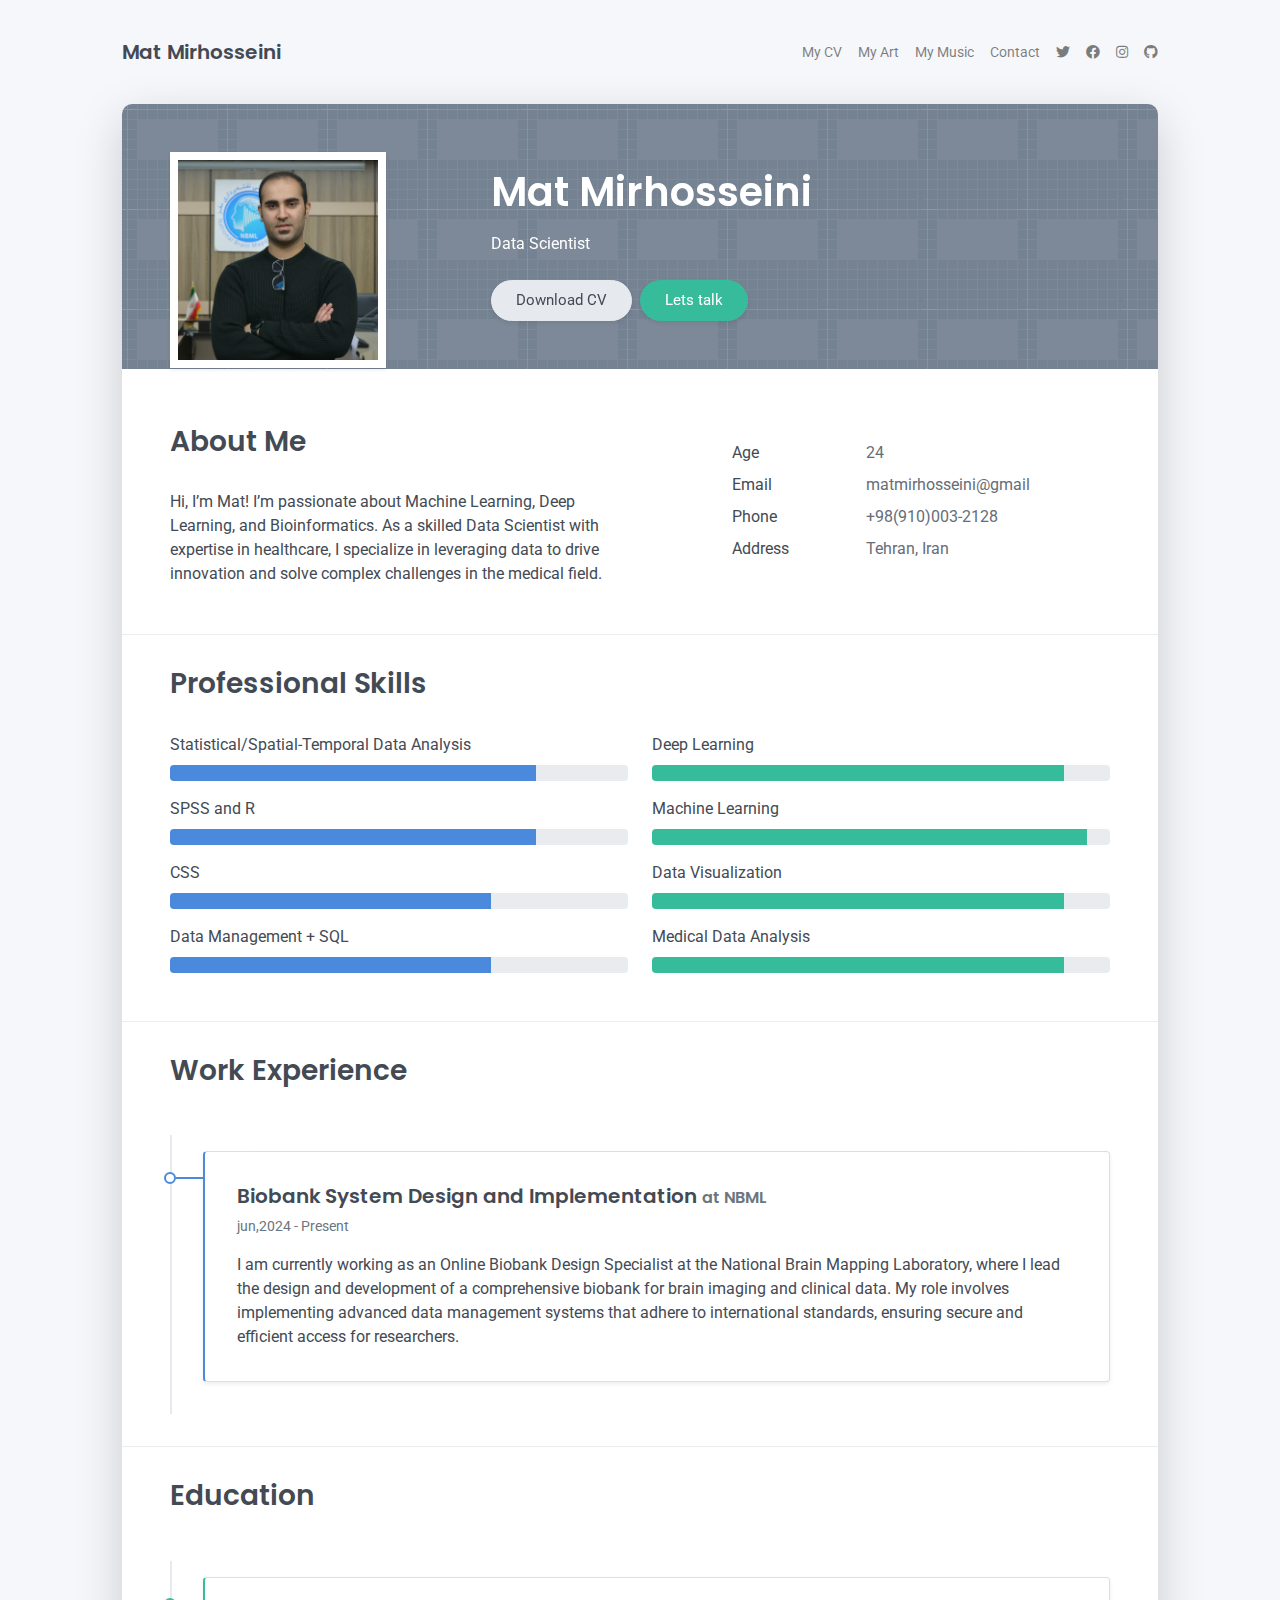
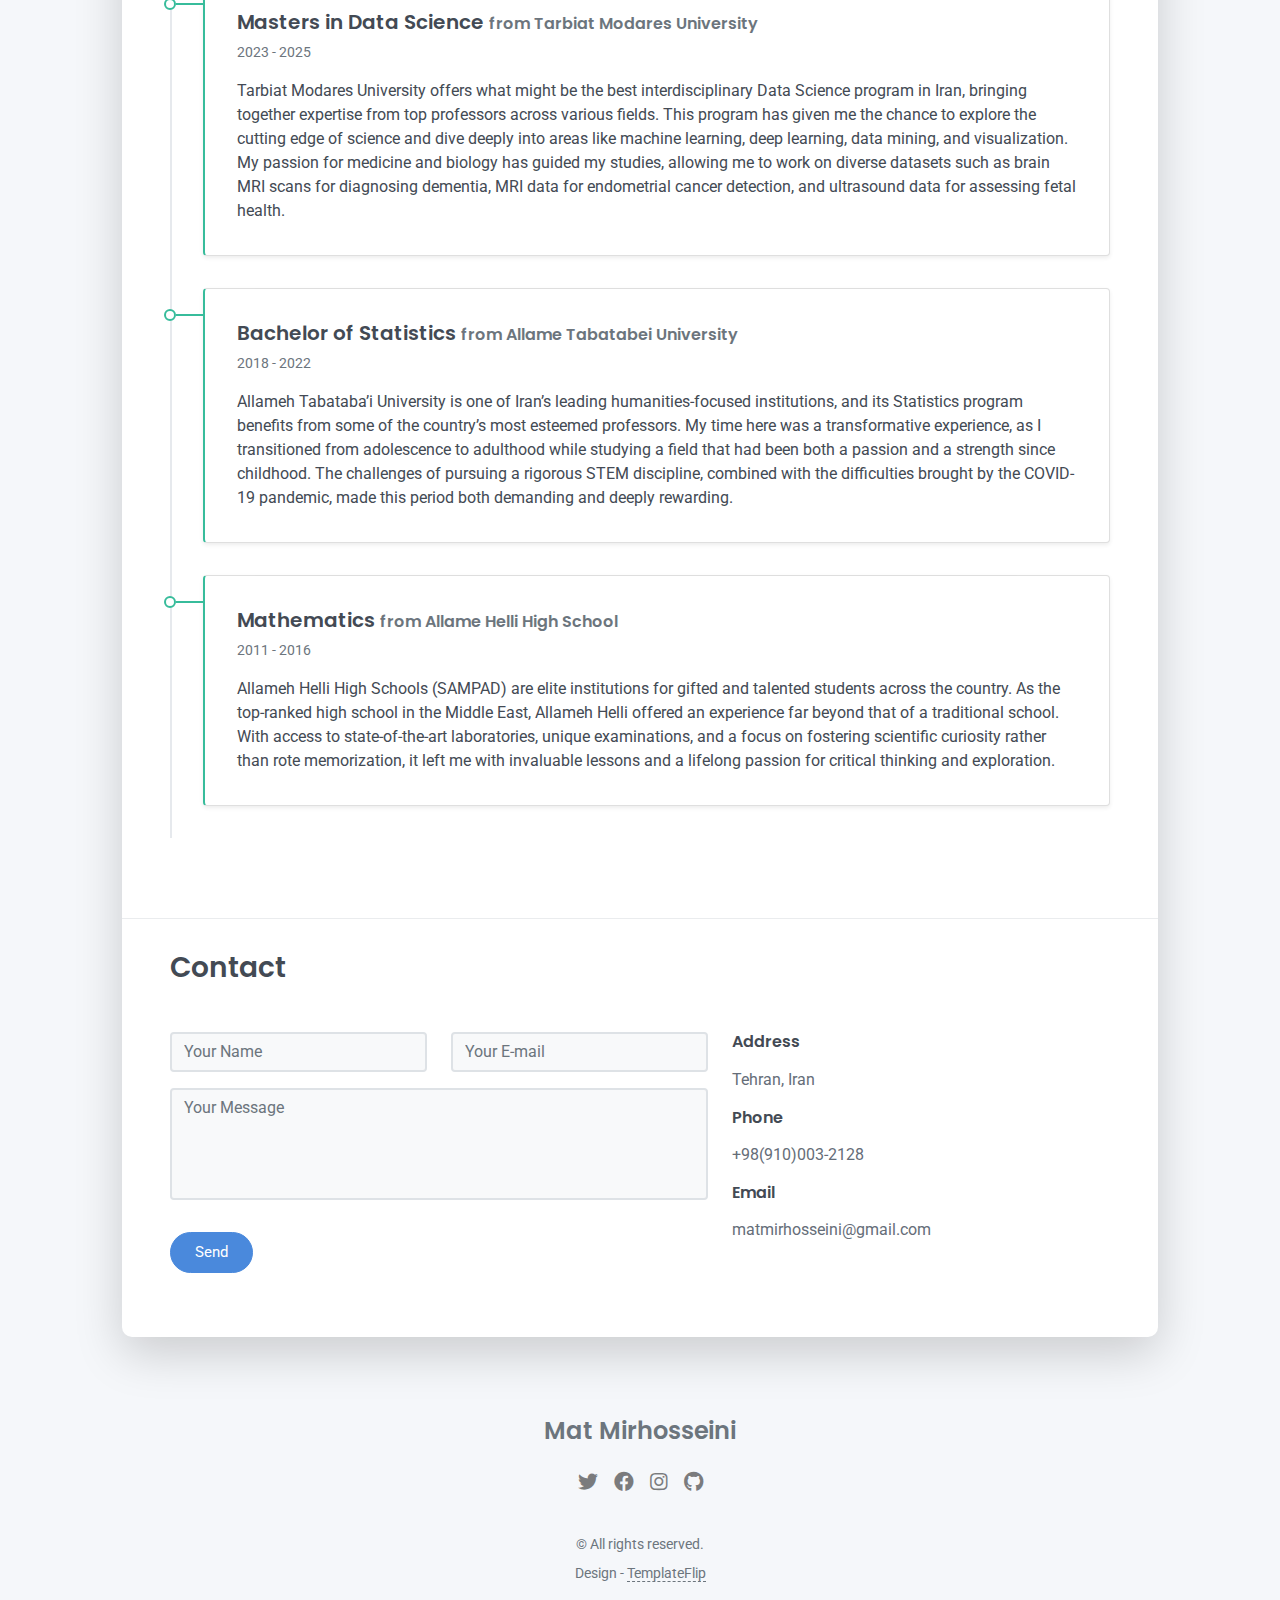
==== commit 7ff23ffe: "Update index.html" ====
--- a/index.html
+++ b/index.html
@@ -135,7 +135,7 @@
         <div class="mb-2"><span>CSS</span>
           <div class="progress my-1">
             <div class="progress-bar bg-primary" role="progressbar" data-aos="zoom-in-right" data-aos-delay="300" data-aos-anchor=".skills-section" style="width: 70%" aria-valuenow="70" aria-valuemin="0" aria-valuemax="100"></div>
-          </div>00
+          </div>
         </div>
         <div class="mb-2"><span>Data Management + SQL</span>
           <div class="progress my-1">
--- a/css/main.css
+++ b/css/main.css
@@ -81,21 +81,21 @@
   border-radius: 10px; }
 
 .cover-bg {
-  background-color: #4A89DC;
+  background-color: #758292;
   background-image: url("data:image/svg+xml,%3Csvg xmlns='http://www.w3.org/2000/svg' width='100' height='100' viewBox='0 0 100 100'%3E%3Cg fill-rule='evenodd'%3E%3Cg fill='%23ffffff' fill-opacity='0.12'%3E%3Cpath opacity='.5' d='M96 [base64] 0v-9h-9v9h9zm-10 0v-9h-9v9h9zm-10 0v-9h-9v9h9zm-10 0v-9h-9v9h9zm-10 0v-9h-9v9h9zm-10 0v-9h-9v9h9zm-10 0v-9h-9v9h9zm-10 0v-9h-9v9h9zm-9-10h9v-9h-9v9zm10 0h9v-9h-9v9zm10 0h9v-9h-9v9zm10 0h9v-9h-9v9zm10 0h9v-9h-9v9zm10 0h9v-9h-9v9zm10 0h9v-9h-9v9zm10 0h9v-9h-9v9zm9-10v-9h-9v9h9zm-10 0v-9h-9v9h9zm-10 0v-9h-9v9h9zm-10 0v-9h-9v9h9zm-10 0v-9h-9v9h9zm-10 0v-9h-9v9h9zm-10 0v-9h-9v9h9zm-10 0v-9h-9v9h9zm-9-10h9v-9h-9v9zm10 0h9v-9h-9v9zm10 0h9v-9h-9v9zm10 0h9v-9h-9v9zm10 0h9v-9h-9v9zm10 0h9v-9h-9v9zm10 0h9v-9h-9v9zm10 0h9v-9h-9v9z'/%3E%3Cpath d='M6 5V0H5v5H0v1h5v94h1V6h94V5H6z'/%3E%3C/g%3E%3C/g%3E%3C/svg%3E");
   border-radius: 10px 10px 0 0; }
 
 .avatar {
   max-width: 216px;
   max-height: 216px;
-  margin-top: 20px;
+  margin-top: 0px;
   text-align: center;
   margin-left: auto;
   margin-right: auto; }
 
 .avatar img {
   /* Safari 6.0 - 9.0 */
-  filter: grayscale(100%); }
+  filter: none; }
 
 footer a:not(.nav-link) {
   color: inherit;
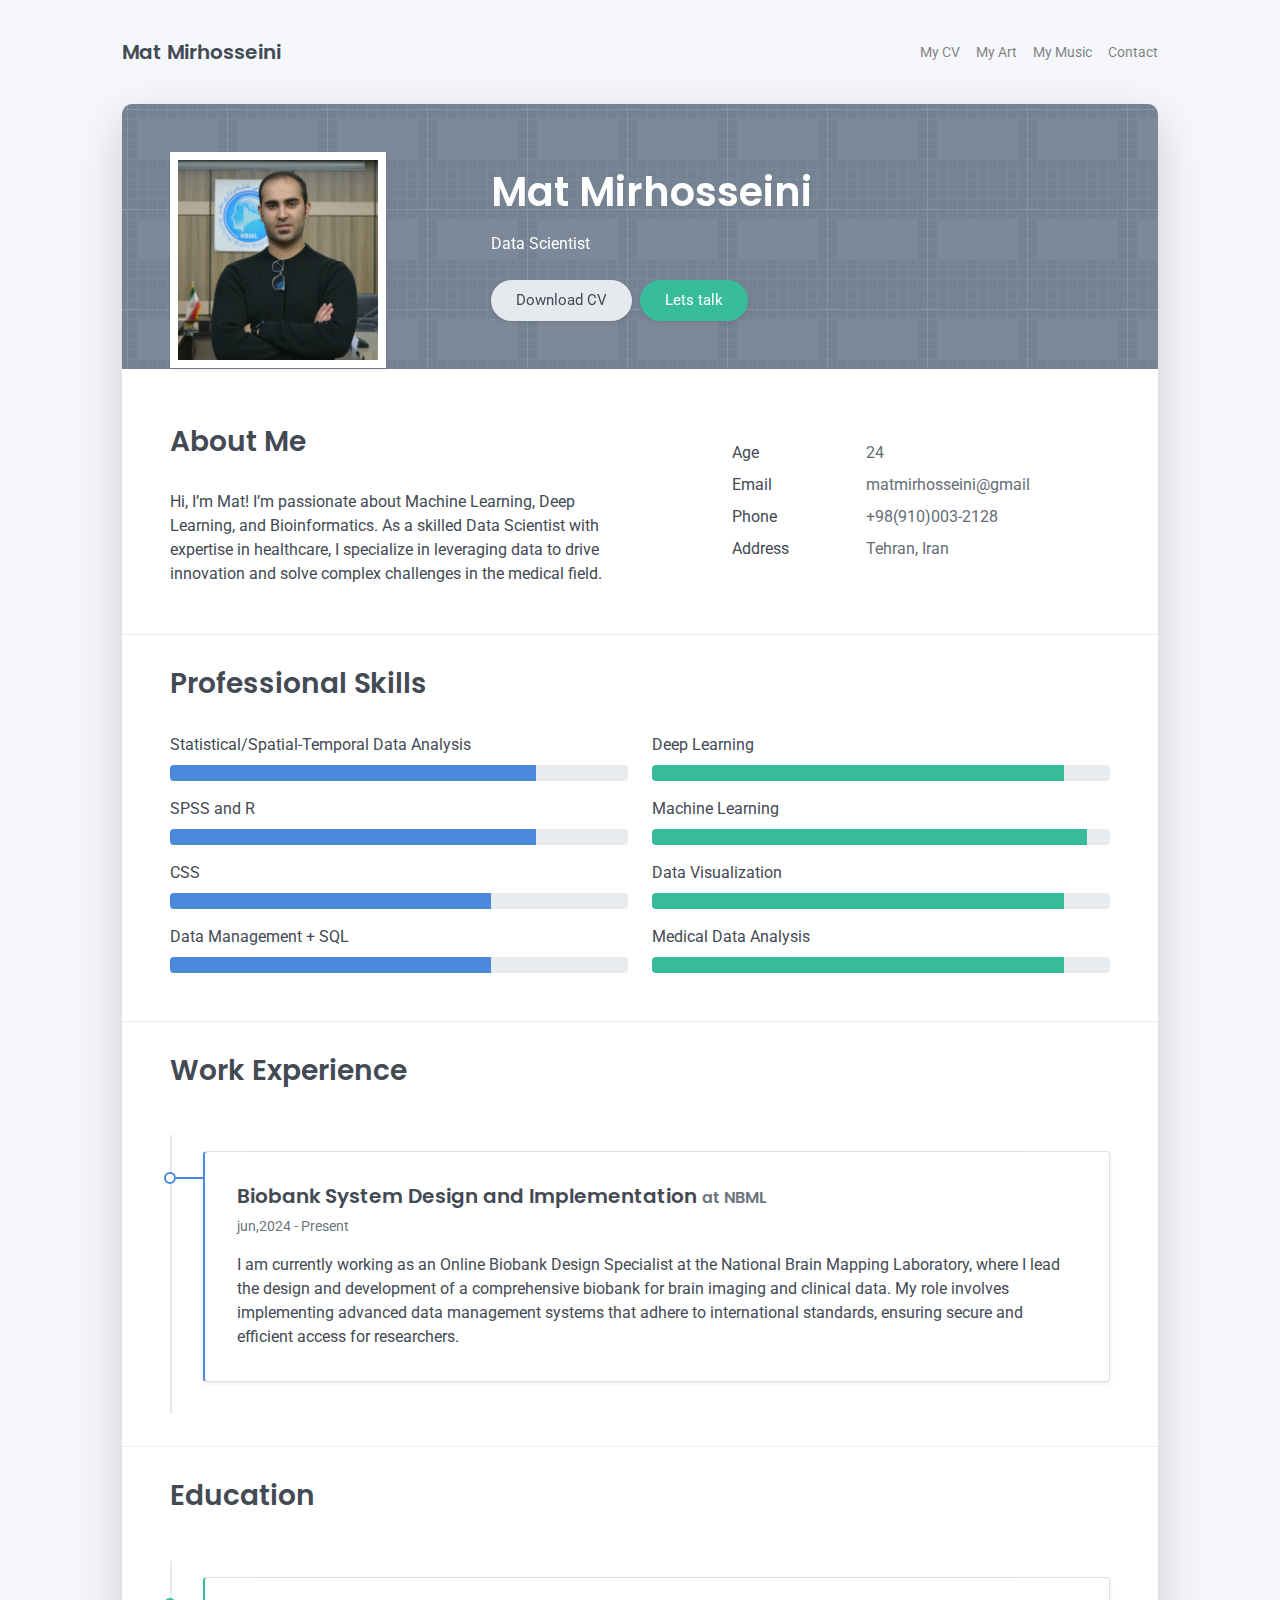
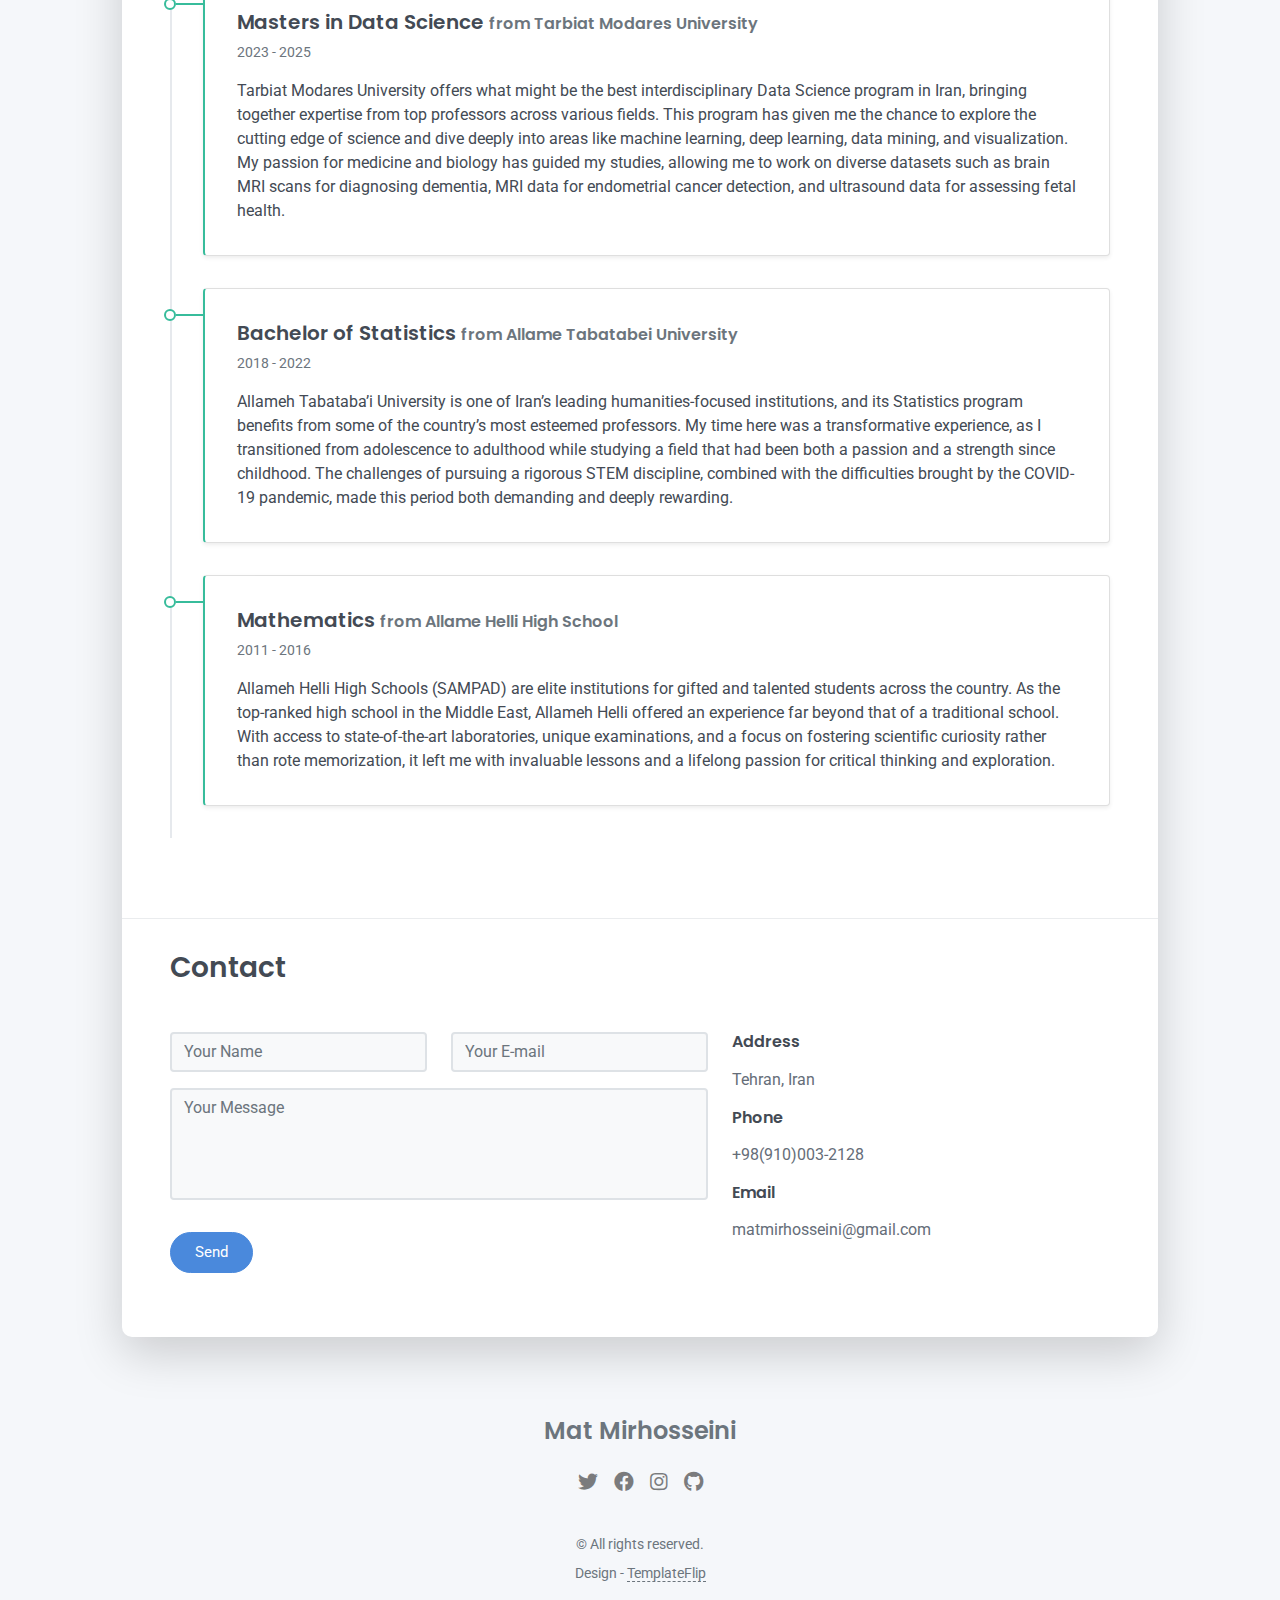
==== commit e26d2b28: "Update index.html" ====
--- a/index.html
+++ b/index.html
@@ -52,10 +52,6 @@
                 <li class="nav-item"><a class="nav-link" href="MyArt.html">My Art</a></li>
                 <li class="nav-item"><a class="nav-link" href="MyMusic.html">My Music</a></li>
                 <li class="nav-item"><a class="nav-link" href="Contact.html">Contact</a></li>
-                <li class="nav-item"><a class="nav-link" href="https://twitter.com/matmirhosseini" title="Twitter"><i class="fab fa-twitter"></i><span class="menu-title sr-only">Twitter</span></a></li>
-                <li class="nav-item"><a class="nav-link" href="https://www.facebook.com/profile.php?id=61568136706109" title="Facebook"><i class="fab fa-facebook"></i><span class="menu-title sr-only">Facebook</span></a></li>
-                <li class="nav-item"><a class="nav-link" href="https://www.instagram.com/matmirhosseini" title="Instagram"><i class="fab fa-instagram"></i><span class="menu-title sr-only">Instagram</span></a></li>
-                <li class="nav-item"><a class="nav-link" href="https://github.com/matmirhosseini" title="Github"><i class="fab fa-github"></i><span class="menu-title sr-only">Github</span></a></li>
               </ul>
             </nav>
           </div>
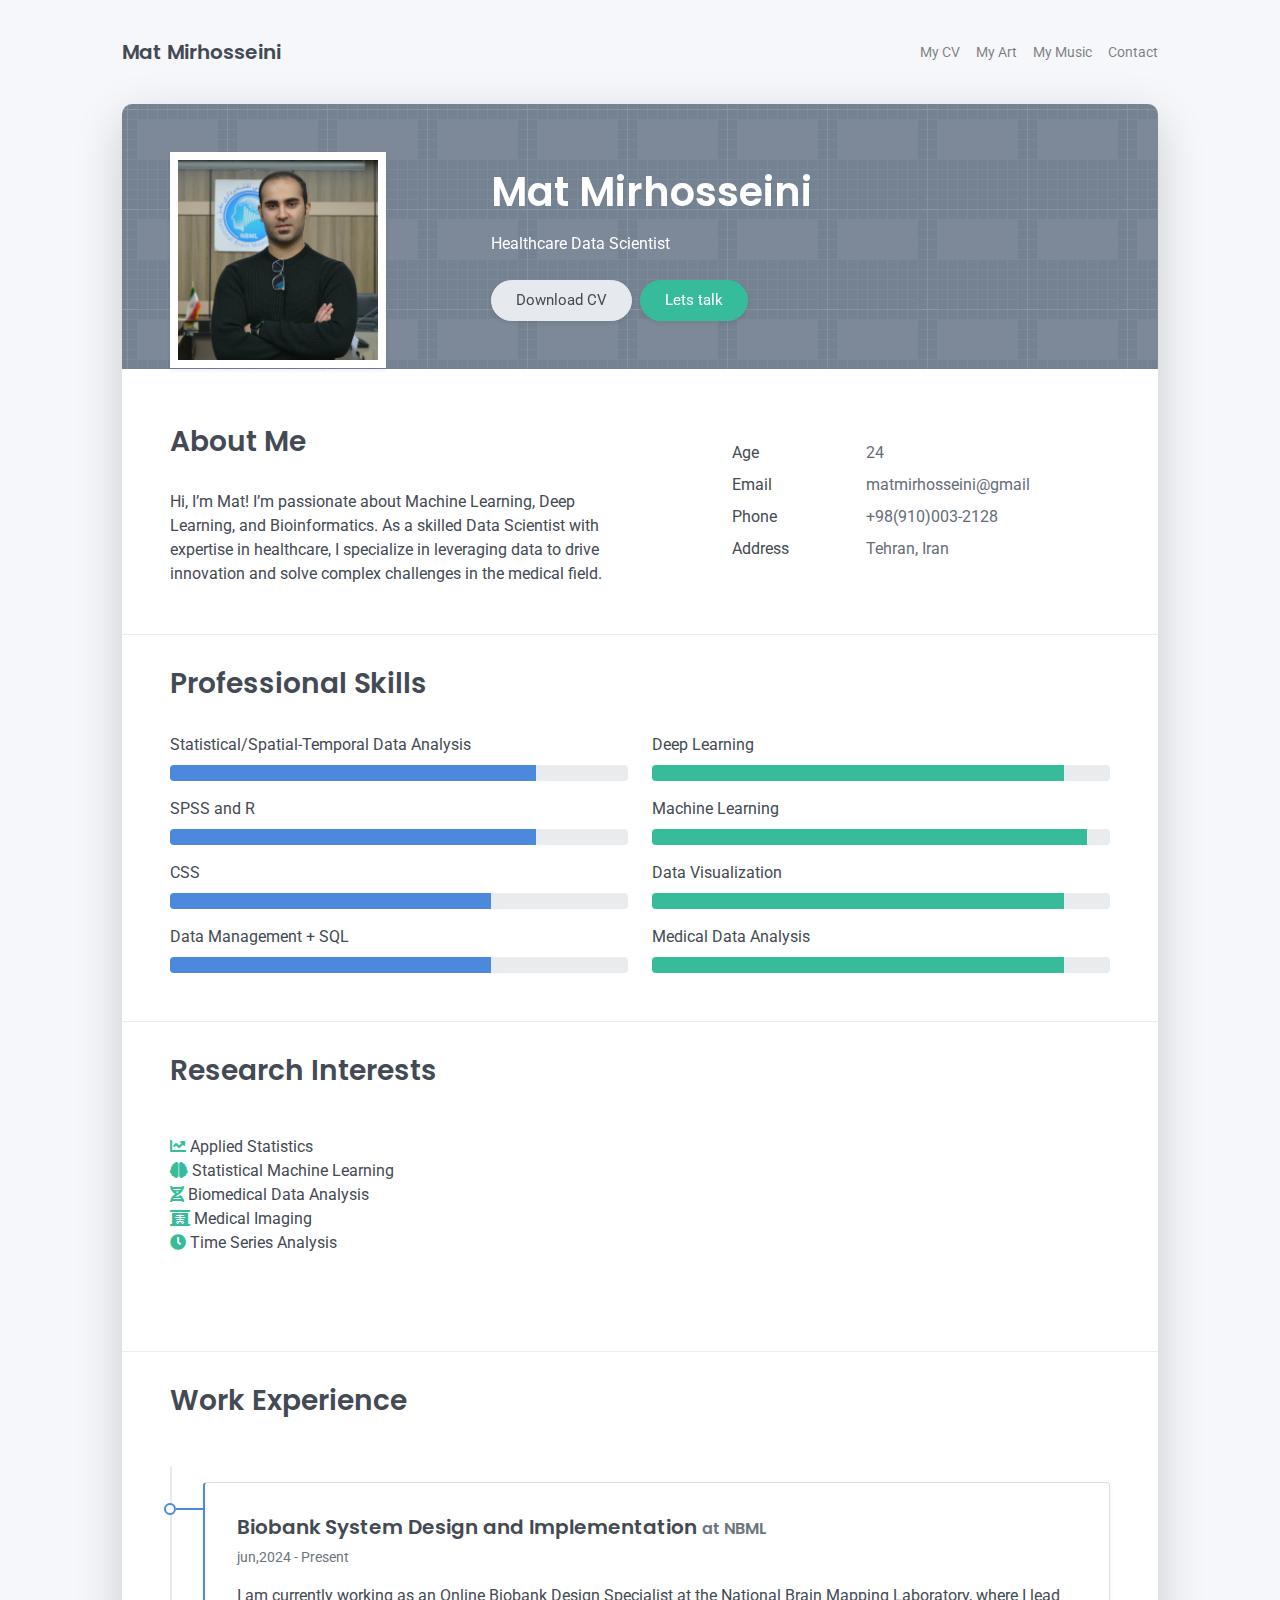
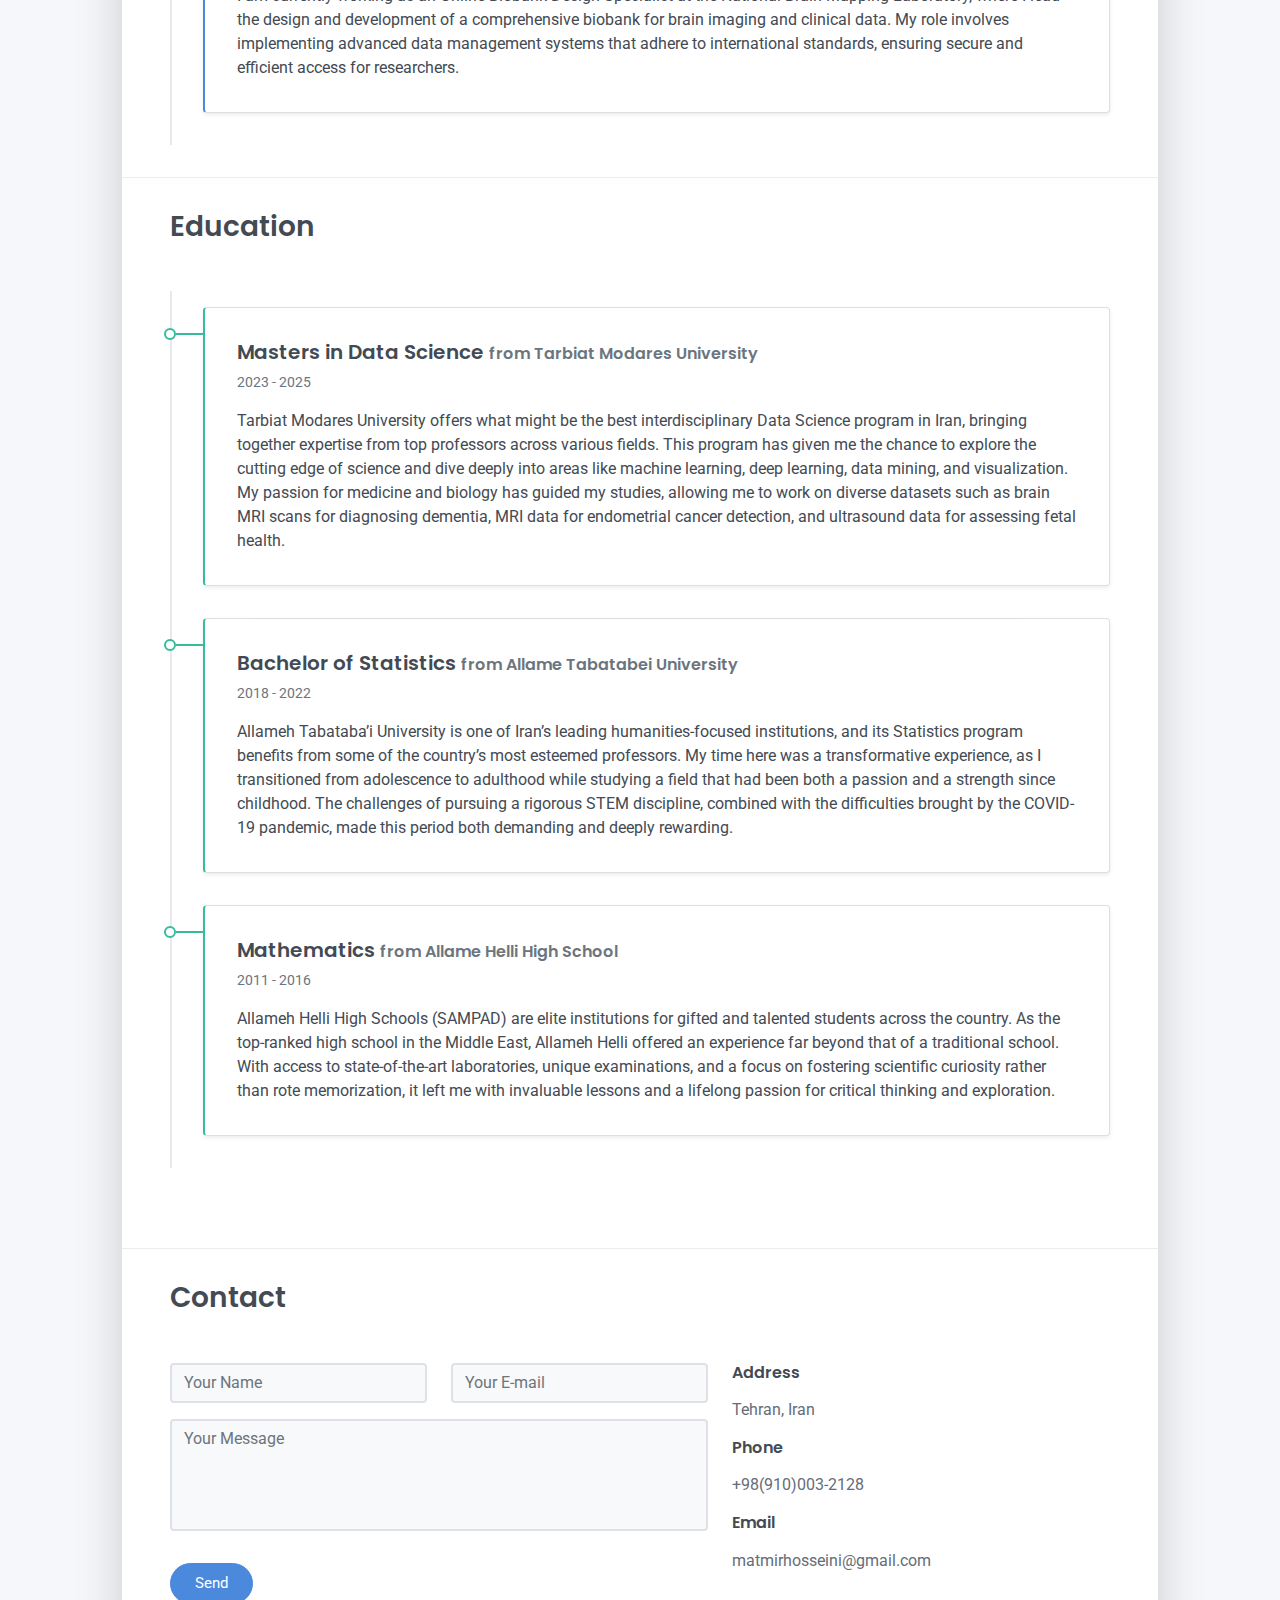
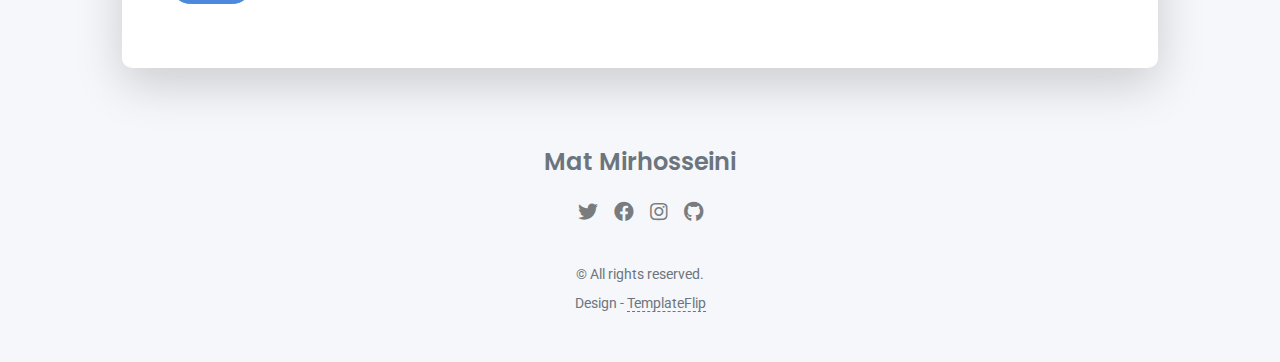
==== commit f2202bc1: "Update index.html" ====
--- a/index.html
+++ b/index.html
@@ -69,7 +69,7 @@
       </div>
       <div class="col-lg-8 col-md-7 text-center text-md-start">
         <h2 class="h1 mt-2" data-aos="fade-left" data-aos-delay="0">Mat Mirhosseini</h2>
-        <p data-aos="fade-left" data-aos-delay="100">Data Scientist</p>
+        <p data-aos="fade-left" data-aos-delay="100">Healthcare Data Scientist</p>
         <div class="d-print-none" data-aos="fade-left" data-aos-delay="200"><a class="btn btn-light text-dark shadow-sm mt-1 me-1" href="right-resume.pdf" target="_blank">Download CV</a><a class="btn btn-success shadow-sm mt-1" href="#contact">Lets talk</a></div>
       </div>
     </div>
@@ -163,7 +163,18 @@
       </div>
     </div>
   </div>
-  <hr class="d-print-none"/>
+ <hr class="d-print-none"/>
+    <div class="education-section px-3 px-lg-4 pb-4">
+    <h2 class="h3 mb-4">Research Interests</h2>
+    <ul class="list-unstyled">
+        <li><i class="fas fa-chart-line text-success"></i> Applied Statistics</li>
+        <li><i class="fas fa-brain text-success"></i> Statistical Machine Learning</li>
+        <li><i class="fas fa-dna text-success"></i> Biomedical Data Analysis</li>
+        <li><i class="fas fa-x-ray text-success"></i> Medical Imaging</li>
+        <li><i class="fas fa-clock text-success"></i> Time Series Analysis</li>
+    </ul>
+  </div>
+<hr class="d-print-none"/>
   <div class="work-experience-section px-3 px-lg-4">
     <h2 class="h3 mb-4">Work Experience</h2>
     <div class="timeline">
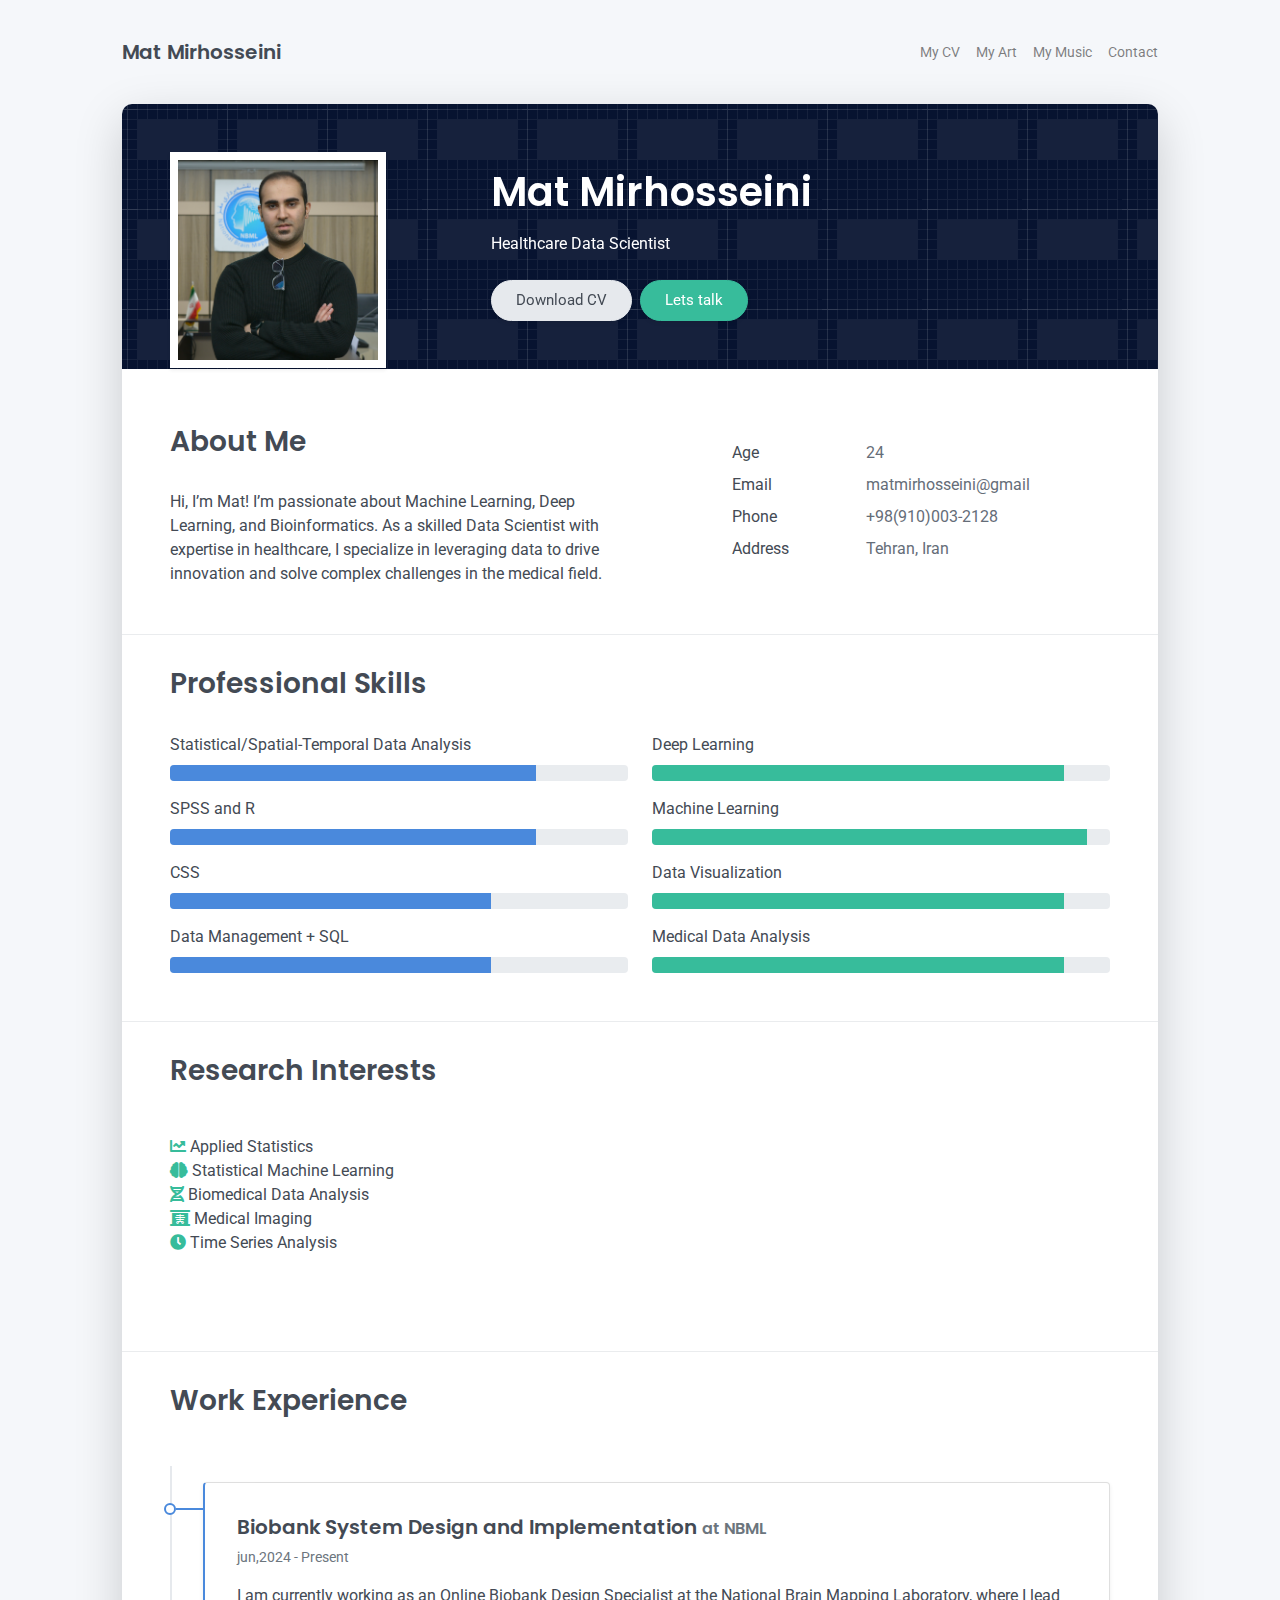
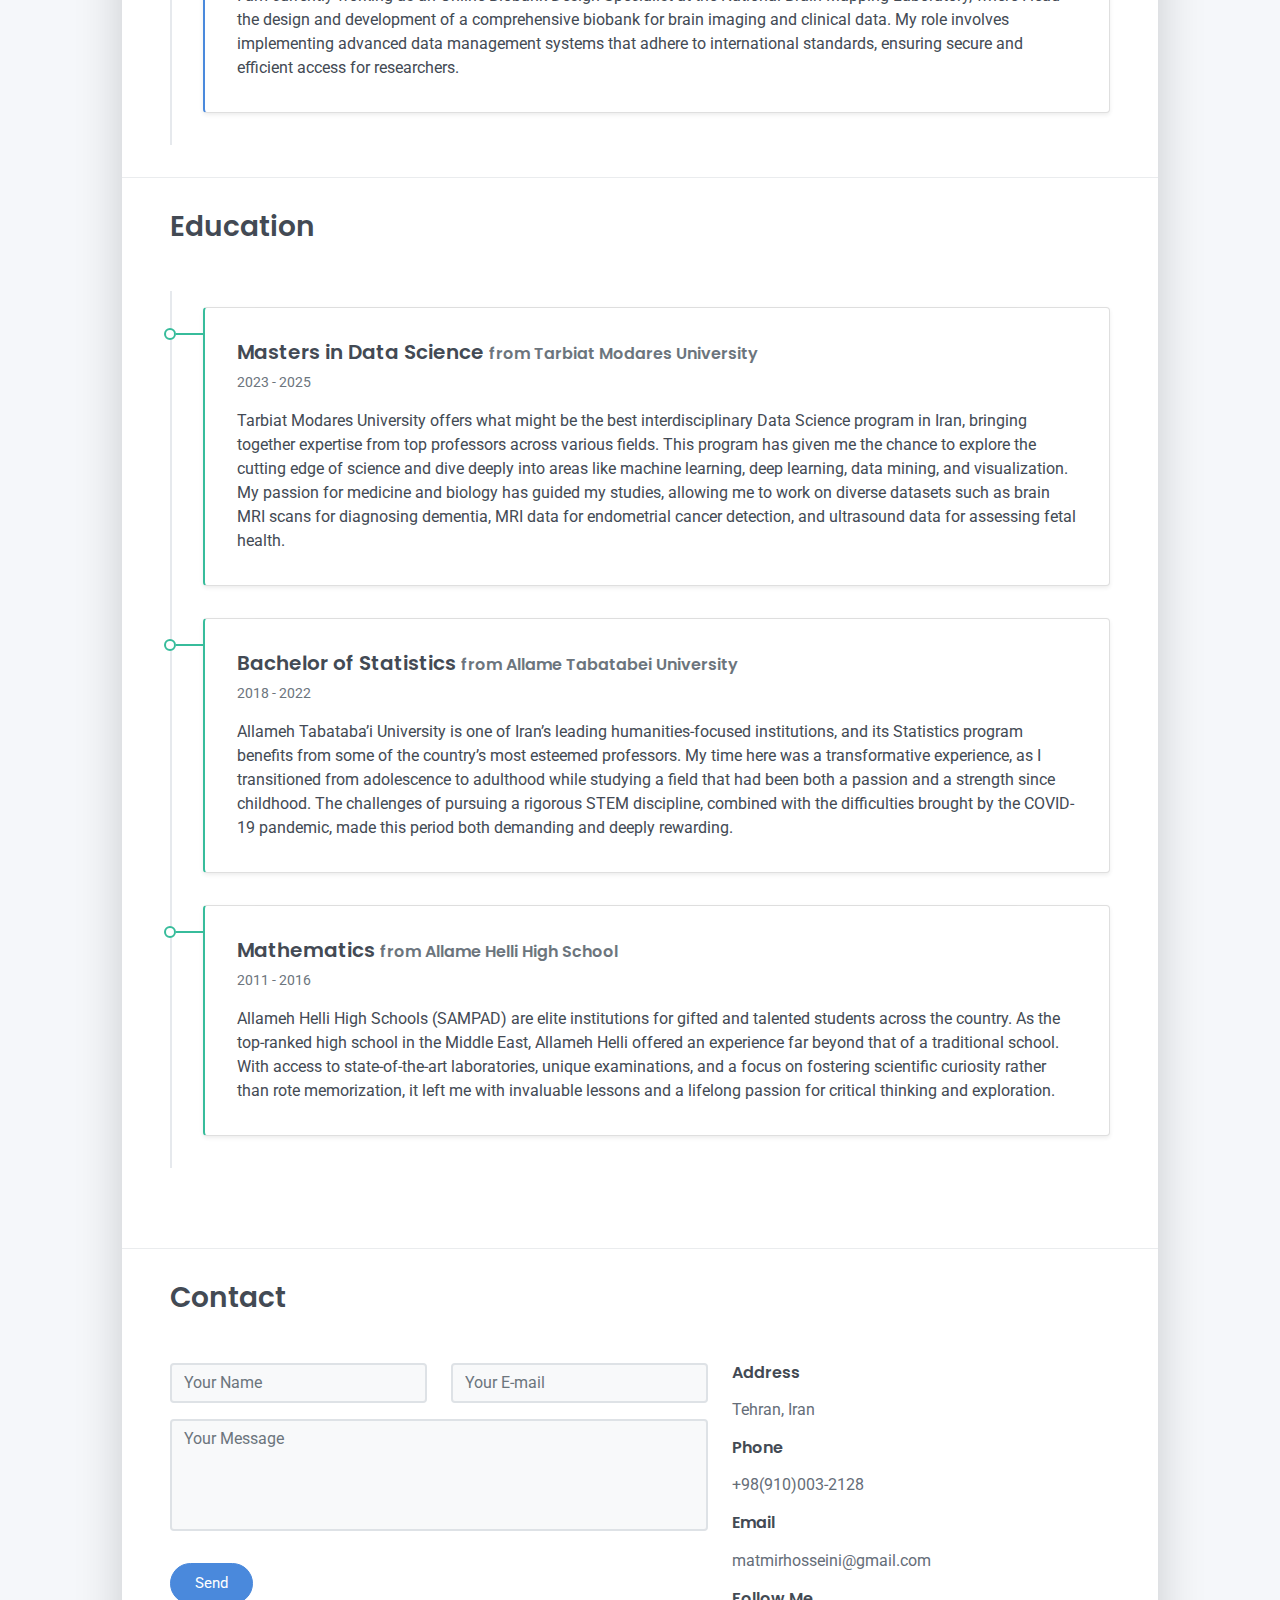
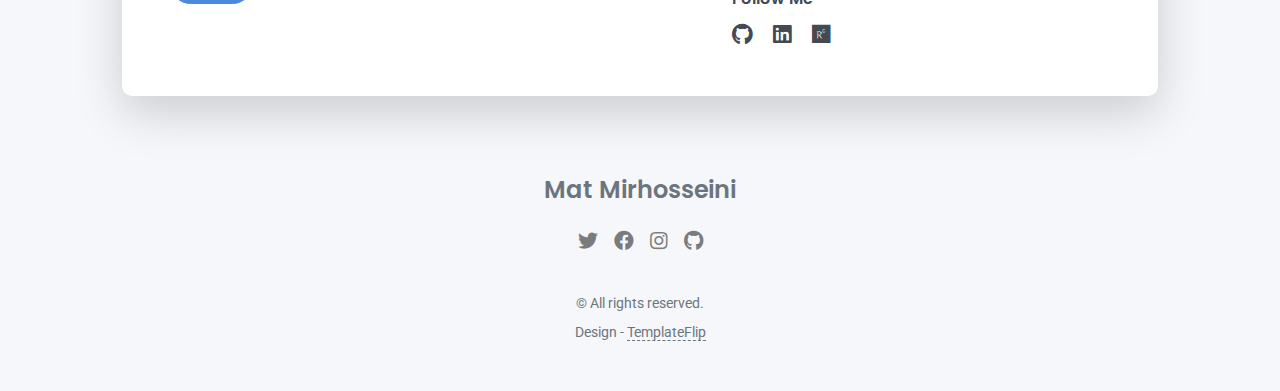
==== commit e78432e4: "Update index.html" ====
--- a/index.html
+++ b/index.html
@@ -248,34 +248,18 @@
           <div class="pb-2 text-secondary">+98(910)003-2128</div>
           <h3 class="h6">Email</h3>
           <div class="pb-2 text-secondary">matmirhosseini@gmail.com</div>
-        </div>
-      </div>
-      <div class="col d-none d-print-block">
-        <div class="mt-2">
-          <div>
-            <div class="mb-2">
-              <div class="text-dark"><i class="fab fa-twitter mr-1"></i><span>https://twitter.com/matmirhosseini</span>
-              </div>
-            </div>
-            <div class="mb-2">
-              <div class="text-dark"><i class="fab fa-facebook mr-1"></i><span>https://www.facebook.com/profile.php?id=61568136706109</span>
-              </div>
-            </div>
-            <div class="mb-2">
-              <div class="text-dark"><i class="fab fa-instagram mr-1"></i><span>https://www.instagram.com/matmirhosseini</span>
-              </div>
-            </div>
-            <div class="mb-2">
-              <div class="text-dark"><i class="fab fa-github mr-1"></i><span>https://github.com/matmirhosseini</span>
-              </div>
-            </div>
-          </div>
+          <h3 class="h6">Follow Me</h3>
+          <div class="social-icons">
+            <a href="https://github.com/matmirhosseini" target="_blank" class="text-dark me-2"><i class="fab fa-github fa-lg"></i></a>
+            <a href="https://www.linkedin.com/in/matmirhosseini" target="_blank" class="text-dark me-2"><i class="fab fa-linkedin fa-lg"></i></a>
+            <a href="https://www.researchgate.net/profile/Mat-Mirhosseini" target="_blank" class="text-dark me-2"><i class="fab fa-researchgate fa-lg"></i></a>
+        </div>
         </div>
       </div>
     </div>
   </div>
 </div></div>
-    </div>
+ 
     <footer class="pt-4 pb-4 text-muted text-center d-print-none">
       <div class="container">
         <div class="my-3">
@@ -295,12 +279,15 @@
             </nav>
           </div>
         </div>
+
+        <!-- Footer Copyright -->        
         <div class="text-small">
           <div class="mb-1">&copy; All rights reserved.</div>
           <div>Design - <a href="https://templateflip.com/" target="_blank">TemplateFlip</a></div>
         </div>
       </div>
     </footer>
+    
     <script src="scripts/bootstrap.bundle.min.js?ver=1.2.0"></script>
     <script src="scripts/aos.js?ver=1.2.0"></script>
     <script src="scripts/main.js?ver=1.2.0"></script>
--- a/css/main.css
+++ b/css/main.css
@@ -81,7 +81,7 @@
   border-radius: 10px; }
 
 .cover-bg {
-  background-color: #758292;
+  background-color: #071330;
   background-image: url("data:image/svg+xml,%3Csvg xmlns='http://www.w3.org/2000/svg' width='100' height='100' viewBox='0 0 100 100'%3E%3Cg fill-rule='evenodd'%3E%3Cg fill='%23ffffff' fill-opacity='0.12'%3E%3Cpath opacity='.5' d='M96 [base64] 0v-9h-9v9h9zm-10 0v-9h-9v9h9zm-10 0v-9h-9v9h9zm-10 0v-9h-9v9h9zm-10 0v-9h-9v9h9zm-10 0v-9h-9v9h9zm-10 0v-9h-9v9h9zm-10 0v-9h-9v9h9zm-9-10h9v-9h-9v9zm10 0h9v-9h-9v9zm10 0h9v-9h-9v9zm10 0h9v-9h-9v9zm10 0h9v-9h-9v9zm10 0h9v-9h-9v9zm10 0h9v-9h-9v9zm10 0h9v-9h-9v9zm9-10v-9h-9v9h9zm-10 0v-9h-9v9h9zm-10 0v-9h-9v9h9zm-10 0v-9h-9v9h9zm-10 0v-9h-9v9h9zm-10 0v-9h-9v9h9zm-10 0v-9h-9v9h9zm-10 0v-9h-9v9h9zm-9-10h9v-9h-9v9zm10 0h9v-9h-9v9zm10 0h9v-9h-9v9zm10 0h9v-9h-9v9zm10 0h9v-9h-9v9zm10 0h9v-9h-9v9zm10 0h9v-9h-9v9zm10 0h9v-9h-9v9z'/%3E%3Cpath d='M6 5V0H5v5H0v1h5v94h1V6h94V5H6z'/%3E%3C/g%3E%3C/g%3E%3C/svg%3E");
   border-radius: 10px 10px 0 0; }
 
